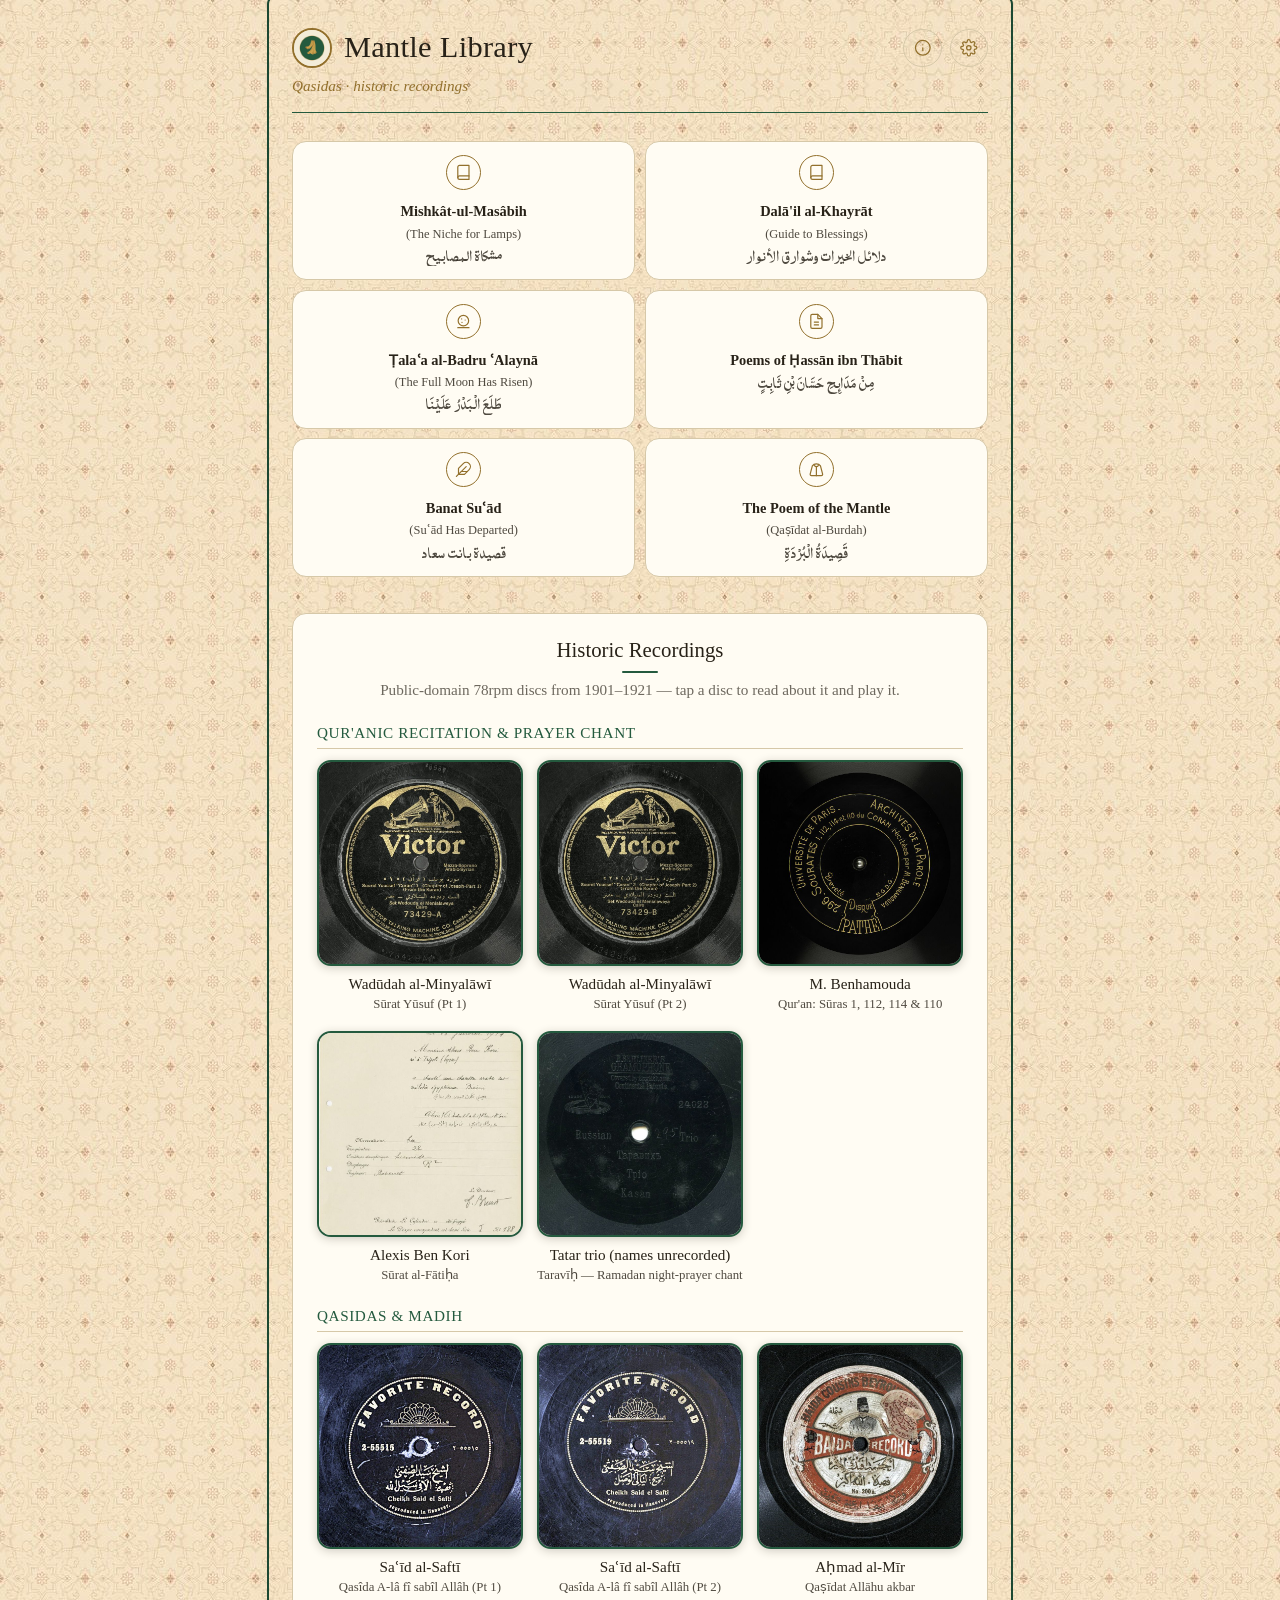
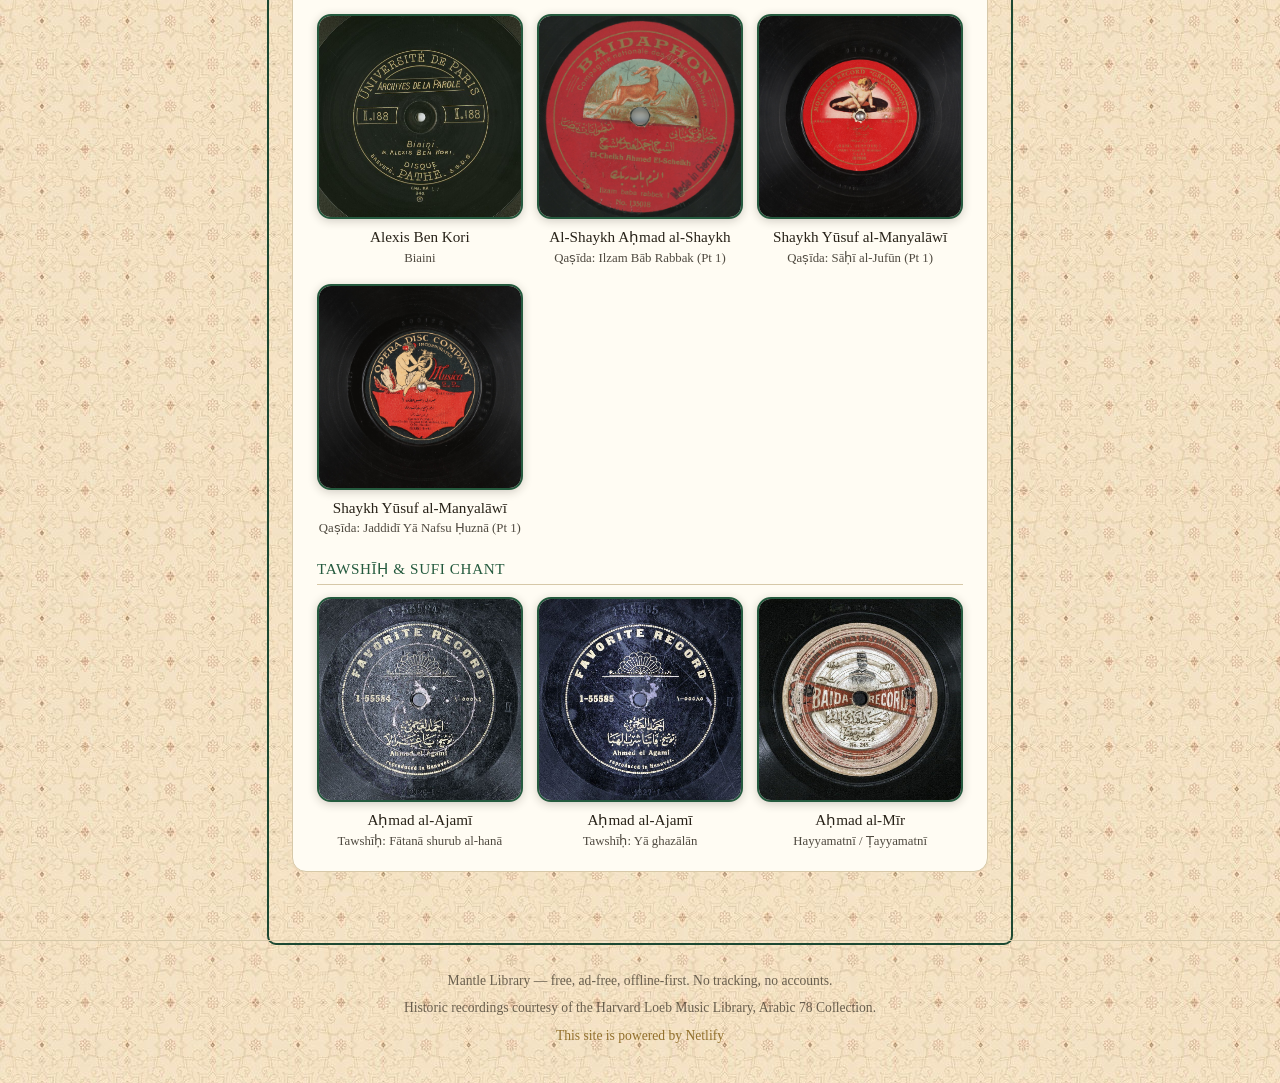
==== index.html @ a6d06dec "v51: rebrand to Mantle Library; update custom domain to mantlelibrary.app; bump cache to mantle-v51" ====
<!DOCTYPE html>
<html lang="en">
<head>
  <meta charset="utf-8">
  <meta name="viewport" content="width=device-width, initial-scale=1">
  <title>Mantle Library</title>
  <meta name="description" content="A free, ad-free, offline-first library of classical Islamic devotional qasidas with historic public-domain audio.">
  <meta name="theme-color" content="#101613">
  <link rel="canonical" href="https://mantlelibrary.app/">
  <meta property="og:title" content="Mantle Library">
  <meta property="og:description" content="A free, ad-free, offline-first library of classical Islamic devotional qasidas with historic public-domain audio.">
  <meta property="og:url" content="https://mantlelibrary.app/">
  <meta property="og:type" content="website">
  <meta property="og:image" content="https://mantlelibrary.app/icons/icon-512.png">
  <meta name="twitter:card" content="summary">
  <meta name="twitter:title" content="Mantle Library">
  <meta name="twitter:description" content="A free, ad-free, offline-first library of classical Islamic devotional qasidas with historic public-domain audio.">
  <meta name="twitter:image" content="https://mantlelibrary.app/icons/icon-512.png">
  <link rel="manifest" href="manifest.webmanifest">
  <link rel="icon" href="icons/favicon.ico" sizes="16x16 32x32 48x48">
  <link rel="icon" href="icons/favicon-64.png" type="image/png" sizes="64x64">
  <link rel="apple-touch-icon" href="icons/icon-192.png">
  <link rel="stylesheet" href="css/styles.css">
</head>
<body>
  <a class="skip-link" href="#main">Skip to content</a>

  <!-- No full-width app bar: each view renders its own in-column page header
       (the pattern used by the sibling apps), so the site already presents
       like the planned mobile app. -->

  <main id="main" tabindex="-1">
    <div id="app" class="view" aria-live="polite">
      <noscript>
        <p class="notice">Mantle Library requires JavaScript to render its views.
        All content is bundled locally and works fully offline once loaded.</p>
      </noscript>
      <p class="loading" id="initial-loading">Loading the library&hellip;</p>
    </div>
  </main>

  <footer class="site-footer">
    <p>Mantle Library &mdash; free, ad-free, offline-first. No tracking, no accounts.</p>
    <p class="footer-credit">Historic recordings courtesy of the Harvard Loeb Music Library, Arabic 78 Collection.</p>
    <p class="footer-netlify"><a href="https://www.netlify.com" rel="noopener">This site is powered by Netlify</a></p>
  </footer>

  <script src="js/settings.js"></script>
  <script src="js/app.js"></script>
</body>
</html>
---- css/styles.css ----
/* ==========================================================================
   Mantle Library — stylesheet (v2 design system)

   Family base tokens (shared with sibling apps) + Mantle identity:
   logo GREEN + antique GOLD on dark (default); illuminated manuscript
   GREEN + GOLD on paper for the light theme.

   Every colour flows through the CSS variables below — no hard-coded
   hex/rgb values appear anywhere else in this file.

   Dark theme lives on :root (default); light theme under html.light.
   ========================================================================== */

/* ---------- Font-face slots ----------------------------------------------
   Both DigitalKhatt faces ARE bundled (SIL OFL 1.1 — see fonts/README.txt):
   'DigitalKhatt IndoPak' (13-line IndoPak mushaf style) is the primary
   Arabic face; 'DigitalKhatt V2' (New Madina) is the bundled fallback.
   Amiri Quran / Noto Naskh remain optional drop-in fallbacks; until added,
   local() and the system serif keep those slots readable. Family names
   are stable.
   ------------------------------------------------------------------------- */

@font-face {
  font-family: 'DigitalKhatt IndoPak';
  src: local('DigitalKhatt IndoPak'),
       local('DigitalKhatt-IndoPak'),
       url('../fonts/DigitalKhattIndoPak.otf') format('opentype');
  font-display: swap;
}

@font-face {
  font-family: 'DigitalKhatt V2';
  src: local('DigitalKhatt New Madina'),
       local('DigitalKhattV2'),
       url('../fonts/DigitalKhattV2.ttf') format('truetype');
  font-display: swap;
}

@font-face {
  font-family: 'Amiri Quran';
  src: local('Amiri Quran'),
       local('AmiriQuran'),
       url('../fonts/AmiriQuran.ttf') format('truetype');
  font-display: swap;
}

@font-face {
  font-family: 'Noto Naskh';
  src: local('Noto Naskh'),
       local('NotoNaskh'),
       url('../fonts/NotoNaskh.ttf') format('truetype');
  font-display: swap;
}

/* Honorific ligatures (ﷺ ﷻ ﷽ ﷲ …) for Latin text: subset of Amiri (OFL 1.1).
   Amiri's em is tall, so scale it down to sit well inside Georgia/Times lines. */
@font-face {
  font-family: 'Honorifics';
  src: url('../fonts/honorifics.ttf') format('truetype');
  unicode-range: U+FDF2-FDFB, U+FDFD;
  size-adjust: 55%;
  font-display: swap;
}

/* ---------- Design tokens: dark theme (default) ---------- */

:root {
  /* Family base (dark) — Family Green (matches the app icon's deep green) */
  --bg: rgb(16, 22, 19);
  --cream: rgb(240, 235, 220);
  --fg: var(--cream);
  --card: rgb(30, 41, 34);
  --border: rgb(54, 68, 58);            /* muted, derived from --card */
  --border-hover: rgb(100, 118, 100);   /* warmed card derivative */
  --dim: rgba(240, 235, 220, 0.72);
  --faint: rgba(240, 235, 220, 0.48);

  /* Mantle identity: logo green + antique gold */
  --gold: rgb(214, 174, 94);            /* primary accent / underlines / links */
  --accent: rgb(36, 90, 62);            /* logo green: badges / buttons / active */
  --accent-strong: rgb(46, 112, 78);    /* hover & emphasis green */
  --accent-text: rgb(167, 201, 137);    /* family light green for text on dark */

  /* Utility shades */
  --selection: rgba(214, 174, 94, 0.35);
  --shadow: rgba(0, 0, 0, 0.4);
  --overlay: rgba(9, 13, 10, 0.82);
  --badge-fg: rgb(240, 235, 220);

  /* Per-channel text colours */
  --vc-ar: var(--cream);                /* Arabic: cream */
  --vc-en: rgb(214, 208, 192);          /* English: slightly softer */

  /* Per-script font scaling (70–160%, set from the Display panel) */
  --fs-ar: 1;
  --fs-en: 1;

  /* Typography */
  --serif-display: Georgia, 'Times New Roman', 'Honorifics', serif;
  --serif-body: Georgia, 'Times New Roman', 'Nimbus Roman', 'Honorifics', serif;
  --arabic-stack: 'DigitalKhatt IndoPak', 'DigitalKhatt V2', 'Amiri Quran', 'Noto Naskh', serif;

  --radius: 14px;
  --max-width: 46rem;
}

/* ---------- Design tokens: light theme ---------- */

html.light {
  /* Family base (light) — Illuminated manuscript */
  --paper: rgb(246, 240, 224);
  --ink: rgb(40, 34, 24);
  --bg: var(--paper);
  --fg: var(--ink);
  --card: rgb(255, 252, 243);           /* lifted parchment card */
  --border: rgb(214, 200, 168);         /* muted, derived from --paper */
  --border-hover: rgb(176, 158, 118);
  --dim: rgba(40, 34, 24, 0.82);
  --faint: rgba(40, 34, 24, 0.68);

  /* Mantle identity: deep green + antique gold on paper */
  --gold: rgb(146, 112, 44);
  --accent: rgb(36, 90, 62);
  --accent-strong: rgb(28, 72, 50);
  --accent-text: rgb(36, 90, 62);

  /* Utility shades */
  --selection: rgba(146, 112, 44, 0.3);
  --shadow: rgba(40, 34, 24, 0.22);
  --overlay: rgba(40, 34, 24, 0.82);
  --badge-fg: rgb(246, 240, 224);

  /* Per-channel text colours */
  --vc-ar: var(--ink);
  --vc-en: rgb(84, 74, 56);             /* softer than ink */
}

/* ---------- Reset & base ---------- */

*, *::before, *::after { box-sizing: border-box; }

html {
  -webkit-text-size-adjust: 100%;
  -webkit-tap-highlight-color: transparent;
  /* Keep the footer/audio clear of content when jumping to anchors. */
  scroll-padding-bottom: calc(185px + env(safe-area-inset-bottom));
}

body {
  margin: 0;
  background-color: var(--bg);
  background-image: url('../icons/bg-tile-dark.jpg');
  background-repeat: repeat;
  color: var(--fg);
  font-family: var(--serif-body);
  font-size: 1.05rem;
  line-height: 1.7;
  min-height: 100vh;
  display: flex;
  flex-direction: column;
  transition: background-color 200ms ease, color 200ms ease;
}

/* Light theme swaps in the light arabesque tile over the paper base. */
html.light body {
  background-color: var(--paper);
  background-image: url('../icons/bg-tile-light.jpg');
}

img, audio { max-width: 100%; }

a { color: var(--gold); text-decoration: none; }
a:hover { text-decoration: underline; }

:focus-visible {
  outline: 2px solid var(--accent-strong);
  outline-offset: 3px;
  border-radius: 4px;
}

::selection { background: var(--selection); }

/* ---------- Accessibility helpers ---------- */

.skip-link {
  position: absolute;
  left: -9999px;
  top: 0;
  background: var(--accent);
  color: var(--badge-fg);
  padding: 0.6rem 1rem;
  border-radius: 0 0 var(--radius) 0;
  font-weight: bold;
  z-index: 100;
}
.skip-link:focus {
  left: 0;
  text-decoration: none;
}

.visually-hidden {
  position: absolute;
  width: 1px; height: 1px;
  padding: 0; margin: -1px;
  overflow: hidden;
  clip: rect(0 0 0 0);
  white-space: nowrap;
  border: 0;
}

/* ---------- Header ----------
   In-column page header (the pattern used by the sibling apps, Munajaat
   Maqbool and JustQuran): no full-width app bar — the header lives inside
   the centred content column, so the site already presents like the
   planned mobile app. Round logo + large serif title with circular icon
   buttons at the right of the row, a small italic gold subtitle, and a
   thin accent rule beneath. Rendered by app.js (.view-header).
   privacy.html / support.html still use the legacy .site-nav (rules kept
   below). */

.view-header { margin: 0.25rem 0 1.75rem; }

.view-header::after {
  content: "";
  display: block;
  height: 1px;
  margin-top: 0.85rem;
  background: var(--accent);
}

.view-header-row {
  display: flex;
  align-items: center;
  gap: 0.75rem;
}

.view-header-logo {
  width: 2.5rem;
  height: 2.5rem;
  border-radius: 50%;
  flex-shrink: 0;
  border: 2px solid var(--gold);   /* echoes the gold mantle in the app icon */
}

.view-header-title {
  font-size: clamp(1.3rem, 5.5vw, 1.9rem);
  margin: 0;
  letter-spacing: 0.01em;
  white-space: nowrap;
  overflow: hidden;
  text-overflow: ellipsis;
}

.view-header-actions {
  margin-left: auto;
  display: flex;
  align-items: center;
  gap: 0.5rem;
  flex-shrink: 0;
}

.view-header-sub {
  font-style: italic;
  color: var(--gold);
  font-size: 0.95rem;
  margin: 0.3rem 0 0;
}

/* Circular outline icon buttons (header actions / verse copy). */
.icon-btn {
  display: inline-flex;
  align-items: center;
  justify-content: center;
  width: 2.4rem;
  height: 2.4rem;
  padding: 0;
  background: transparent;
  border: 1px solid var(--border);
  border-radius: 50%;
  color: var(--gold);
  cursor: pointer;
  transition: color 160ms ease, border-color 160ms ease;
}
.icon-btn:hover,
.icon-btn[aria-expanded="true"] {
  color: var(--gold);
  border-color: var(--gold);
}
.icon-btn svg { width: 1.1rem; height: 1.1rem; display: block; }

/* privacy.html / support.html legacy nav (static pages without the view header) */
.site-header:has(> .site-nav) {
  position: relative;
  border-bottom: none;
  padding: 1rem 1.25rem 0;
}

.site-nav {
  max-width: var(--max-width);
  margin: 0 auto;
  display: flex;
  gap: 1.25rem;
  justify-content: flex-end;
  align-items: center;
  font-size: 0.95rem;
}

.nav-link {
  color: var(--dim);
  padding: 0.35rem 0.25rem;
  border-bottom: 2px solid transparent;
}
.nav-link:hover { color: var(--fg); text-decoration: none; border-bottom-color: var(--border-hover); }
.nav-link[aria-current="page"] { color: var(--accent-text); border-bottom-color: var(--accent-text); }

/* ---------- Settings page ---------- */

.settings-card {
  background: var(--card);
  border: 1px solid var(--border);
  border-radius: var(--radius);
  padding: 1.1rem 1.25rem;
  margin-bottom: 1.25rem;
}

.settings-heading {
  font-size: 1.1rem;
  color: var(--accent-text);
  margin: 0 0 0.75rem;
}

.theme-choices {
  display: flex;
  gap: 0.6rem;
}

.theme-choice {
  flex: 1;
  padding: 0.55rem 0.9rem;
  font: inherit;
  color: var(--dim);
  background: transparent;
  border: 1px solid var(--border);
  border-radius: var(--radius);
  cursor: pointer;
  transition: color 160ms ease, border-color 160ms ease, background 160ms ease;
}
.theme-choice:hover { border-color: var(--border-hover); }
.theme-choice[aria-pressed="true"] {
  color: var(--badge-fg);
  background: var(--accent);
  border-color: var(--accent);
}

.settings-note {
  color: var(--faint);
  font-size: 0.85rem;
  text-align: center;
}

.fs-row {
  display: grid;
  grid-template-columns: 4rem 1fr 2.9rem;
  align-items: center;
  gap: 0.6rem;
  margin: 0.45rem 0;
  font-size: 0.9rem;
  color: var(--dim);
}
.fs-row input[type="range"] {
  width: 100%;
  margin: 0;
  accent-color: var(--accent-strong);
}
.fs-value {
  text-align: right;
  font-variant-numeric: tabular-nums;
  color: var(--faint);
}

/* ---------- Layout ---------- */

main {
  flex: 1;
  width: 100%;
  max-width: var(--max-width);
  margin: 0 auto;
  padding: 1.5rem 1.25rem 3rem;
}

.view { min-height: 40vh; }

/* ---------- Headings with gold underline accent ---------- */

h1, h2, h3 {
  font-family: var(--serif-display);
  font-weight: normal;
  line-height: 1.3;
}

.app-title, .page-title {
  text-align: center;
  font-size: clamp(1.9rem, 6vw, 2.6rem);
  margin: 1.25rem 0 1.75rem;
  letter-spacing: 0.01em;
}

.app-title::after, .page-title::after {
  content: "";
  display: block;
  width: 3.5rem;
  height: 3px;
  margin: 0.7rem auto 0;
  background: var(--accent);
  border-radius: 2px;
}

.section-heading {
  font-size: 1.25rem;
  color: var(--accent-text);
  margin: 0 0 0.75rem;
}

/* ---------- Menu rows (app-style home) ----------
   Two-column tiles: circular gold-ringed icon on top, bold title with
   its bracketed gloss and Arabic subtitle centred beneath. */

.menu-rows {
  list-style: none;
  margin: 0 0 1.75rem;
  padding: 0;
  display: grid;
  grid-template-columns: 1fr 1fr;
  gap: 0.6rem;
}

.menu-row-link {
  display: flex;
  flex-direction: column;
  align-items: center;
  gap: 0.55rem;
  padding: 0.8rem 0.6rem;
  height: 100%;
  box-sizing: border-box;
  background: var(--card);
  border: 1px solid var(--border);
  border-radius: var(--radius);
  color: inherit;
  transition: border-color 160ms ease, box-shadow 160ms ease;
}
.menu-row-link:hover {
  text-decoration: none;
  border-color: var(--gold);
  box-shadow: 0 2px 10px var(--shadow);
}
.menu-row-link:focus-visible {
  outline: 2px solid var(--gold);
  outline-offset: 2px;
  text-decoration: none;
}

.menu-row-icon {
  display: inline-flex;
  align-items: center;
  justify-content: center;
  width: 2.2rem;
  height: 2.2rem;
  flex-shrink: 0;
  border: 1px solid var(--gold);
  border-radius: 50%;
  color: var(--gold);
}
.menu-row-icon svg { width: 1.05rem; height: 1.05rem; display: block; }

.menu-row-text {
  display: flex;
  flex-direction: column;
  min-width: 0;
  flex: 1;
  align-items: center;
  text-align: center;
}

.menu-row-title {
  font-family: var(--serif-display);
  font-size: 0.9rem;
  font-weight: bold;
  color: var(--fg);
}

/* Bracketed English gloss always on its own line under a page/section title. */
.page-title-gloss {
  display: block;
  font-size: 0.52em;
  font-weight: normal;
  color: var(--dim);
  margin-top: 0.4rem;
  letter-spacing: 0.01em;
}

.block-gloss { display: block; }
/* Modern simplification beneath the historical (Victorian) translation. */
.translation-modern {
  margin-top: 0.6rem;
  padding-top: 0.55rem;
  border-top: 1px solid var(--border);
  font-size: 0.88em;
  color: var(--dim);
}

.translation-modern-label {
  display: block;
  font-size: 0.68rem;
  font-family: var(--sans, inherit);
  letter-spacing: 0.14em;
  text-transform: uppercase;
  color: var(--gold);
  margin-bottom: 0.25rem;
}

/* Explains the modern layer's status on pages that contain it. */
.modern-layer-note {
  font-size: 0.78rem;
  color: var(--dim);
  border-left: 2px solid var(--gold);
  padding-left: 0.6rem;
  margin-top: 0.6rem;
  line-height: 1.5;
}


/* English gloss (the bracketed translation) on its own line under the title. */
.menu-row-gloss {
  font-family: var(--serif-display);
  font-size: 0.78rem;
  color: var(--dim);
}

.menu-row-sub {
  font-size: 0.82rem;
  color: var(--dim);
  white-space: nowrap;
  overflow: hidden;
  text-overflow: ellipsis;
}

.menu-row-chevron {
  display: none;
}

/* Arabic subtitle inside a work row gets the Arabic typeface. */
.menu-row-sub[lang="ar"] {
  font-family: var(--arabic-stack);
  font-size: calc(0.9rem * var(--fs-ar));
  line-height: 1.5;
}

/* ---------- Genre groups within Historic Recordings ---------- */

.genre-group { margin-top: 1.35rem; }
.genre-group:first-of-type { margin-top: 0.9rem; }

.genre-heading {
  font-size: 0.95rem;
  letter-spacing: 0.04em;
  text-transform: uppercase;
  color: var(--accent-text);
  margin: 0 0 0.7rem;
  border-bottom: 1px solid var(--border);
  padding-bottom: 0.35rem;
}

/* ---------- Reader view ---------- */

.back-link {
  display: inline-block;
  margin-bottom: 1rem;
  font-size: 0.95rem;
}

.work-header { text-align: center; margin-bottom: 2rem; }

.work-title-ar {
  font-family: var(--arabic-stack);
  font-size: calc(clamp(1.7rem, 6vw, 2.3rem) * var(--fs-ar));
  line-height: 2;
  color: var(--vc-ar);
  margin: 0.5rem 0 0.25rem;
}

.work-author { color: var(--dim); margin: 0.25rem 0; }
.work-description { color: var(--dim); max-width: 36rem; margin: 0.75rem auto 0; }

.work-source {
  color: var(--faint);
  font-size: 0.85rem;
  max-width: 36rem;
  margin: 1rem auto 0;
}
.work-source summary {
  cursor: pointer;
  font-weight: bold;
  color: var(--dim);
  display: inline-block;
  list-style-position: inside;
}
.work-source summary::before { content: "▸ "; }
details.work-source[open] summary::before { content: "▾ "; }
.work-source p { margin: 0.5rem 0 0; }

/* ---------- Reader: verse-per-card (Munajaat-style) ---------- */

.verse-stack {
  display: flex;
  flex-direction: column;
  gap: 1rem;
  margin-bottom: 1.5rem;
}

.verse-card {
  background: var(--card);
  border: 1px solid var(--border);
  border-radius: var(--radius);
  padding: 1.1rem 1.25rem 1.2rem;
  transition: border-color 160ms ease, box-shadow 160ms ease;
}
.verse-card:hover {
  border-color: var(--border-hover);
  box-shadow: 0 2px 10px var(--shadow);
}

.verse-card-head {
  display: flex;
  align-items: center;
  justify-content: space-between;
  margin-bottom: 0.6rem;
}

.verse-badge {
  display: inline-flex;
  align-items: center;
  justify-content: center;
  min-width: 2rem;
  height: 2rem;
  padding: 0 0.3rem;
  font-weight: bold;
  font-size: 0.95rem;
  color: var(--badge-fg);
  background: var(--accent);
  border-radius: 50%;
  font-variant-numeric: tabular-nums;
}

.verse-copy {
  width: 2rem;
  height: 2rem;
}
.verse-copy svg { width: 0.95rem; height: 0.95rem; }
.verse-copy.is-copied {
  color: var(--gold);
  border-color: var(--gold);
}

.arabic-text {
  font-family: var(--arabic-stack);
  font-size: calc(1.7rem * var(--fs-ar));
  line-height: 2.2;
  color: var(--vc-ar);
  margin: 0 0 1rem;
  white-space: pre-line;
}

.translation {
  margin: 0;
  color: var(--vc-en);
  font-size: calc(1rem * var(--fs-en));
  white-space: pre-line;
  border-top: 1px solid var(--border);
  padding-top: 0.9rem;
}

.section-note {
  font-size: 0.9rem;
  color: var(--faint);
  font-style: italic;
  margin: -0.4rem 0 1.1rem;
}

.translation-pending {
  font-size: 0.85rem;
  color: var(--faint);
  font-style: italic;
  margin: -0.4rem 0 1rem;
  border-top: 1px solid var(--border);
  padding-top: 0.9rem;
}

.verse-num {
  color: var(--gold);
  font-size: 0.75em;
  font-family: var(--latin-stack, serif);
}

/* ---------- Work index: section list (Munajaat-style rows) ---------- */

.section-index {
  list-style: none;
  margin: 0;
  padding: 0;
  display: grid;
  gap: 0.85rem;
}

.section-item-link {
  display: flex;
  align-items: center;
  gap: 1rem;
  background: var(--card);
  border: 1px solid var(--border);
  border-radius: var(--radius);
  padding: 1rem 1.15rem;
  color: inherit;
  transition: border-color 160ms ease;
}
.section-item-link:hover {
  border-color: var(--accent);
  text-decoration: none;
}

.section-item-text { flex: 1; min-width: 0; text-align: center; }

.section-item-heading {
  display: block;
  font-size: 1.08rem;
}

.section-item-count {
  display: block;
  color: var(--dim);
  font-size: 0.88rem;
  margin-top: 0.15rem;
}

.section-item-chevron {
  flex: 0 0 auto;
  color: var(--gold);
  font-size: 1.7rem;
  line-height: 1;
}

/* ---------- Section reader: previous / next bar ---------- */

.section-nav {
  display: flex;
  align-items: center;
  justify-content: space-between;
  gap: 0.75rem;
  margin-top: 1.5rem;
}

.section-nav-link {
  display: inline-flex;
  align-items: center;
  gap: 0.45rem;
  min-width: 0;
  max-width: 38%;
  padding: 0.45rem 0.7rem;
  border: 1px solid var(--border);
  border-radius: 999px;
  font-size: 0.88rem;
  color: var(--dim);
}
.section-nav-link:hover {
  color: var(--accent-text);
  border-color: var(--accent);
  text-decoration: none;
}
.section-nav-link.is-disabled { visibility: hidden; }

.section-nav-name {
  overflow: hidden;
  text-overflow: ellipsis;
  white-space: nowrap;
}

.section-nav-arrow { flex: 0 0 auto; }

.section-nav-pos {
  flex: 0 0 auto;
  color: var(--faint);
  font-size: 0.88rem;
  white-space: nowrap;
}

/* ---------- Audio ---------- */

.audio-block {
  background: var(--card);
  border: 1px solid var(--border);
  border-radius: var(--radius);
  padding: 1.35rem 1.5rem;
  margin-bottom: 1.25rem;
}

.audio-block h2 {
  font-size: 1.3rem;
  text-align: center;
  margin: 0 0 1rem;
}
.audio-block h2::after {
  content: "";
  display: block;
  width: 2.25rem;
  height: 2px;
  margin: 0.5rem auto 0;
  background: var(--accent);
  border-radius: 2px;
}

audio {
  display: block;
  width: 100%;
  height: 2.75rem;
  border-radius: var(--radius);
}

/* ---------- Recording tile grid ---------- */

.tile-grid {
  list-style: none;
  margin: 0;
  padding: 0;
  display: grid;
  grid-template-columns: repeat(2, 1fr);
  gap: 1.1rem 0.9rem;
}

@media (min-width: 34rem) {
  .tile-grid { grid-template-columns: repeat(3, 1fr); }
}

.tile { min-width: 0; }

.tile-button {
  display: block;
  width: 100%;
  padding: 0;
  background: none;
  border: 0;
  font: inherit;
  color: inherit;
  text-align: center;
  cursor: pointer;
}

.tile-art {
  display: block;
  width: 100%;
  aspect-ratio: 1;
  object-fit: cover;
  border: 2px solid var(--accent);
  border-radius: var(--radius);
  background: var(--bg);
  box-shadow: 0 2px 10px var(--shadow);
  transition: border-color 160ms ease, box-shadow 160ms ease;
}
.tile-button:hover .tile-art,
.tile-button:focus-visible .tile-art {
  border-color: var(--gold);
  box-shadow: 0 3px 14px var(--shadow);
}

.tile-artist {
  display: block;
  margin-top: 0.5rem;
  font-size: 0.95rem;
  line-height: 1.35;
}

.tile-title {
  display: block;
  color: var(--dim);
  font-size: 0.8rem;
  line-height: 1.35;
  margin-top: 0.1rem;
}

/* ---------- Recording detail sheet (opened from a tile) ---------- */

.rec-dialog {
  position: relative;
  width: min(94vw, 30rem);
  max-height: 88vh;
  overflow-y: auto;
  background: var(--card);
  border: 1px solid var(--accent);
  border-radius: var(--radius);
  padding: 1.5rem 1.5rem 1.25rem;
  box-shadow: 0 12px 40px var(--shadow);
  text-align: center;
}

.rec-dialog-art {
  display: block;
  width: min(55vw, 12.5rem);
  margin: 0 auto 1.25rem;
  padding: 0;
  border: 4px solid var(--accent);
  border-radius: 50%;
  overflow: hidden;
  background: #0a0e0c;
  cursor: zoom-in;
  box-shadow: 0 6px 20px rgba(0, 0, 0, 0.45), inset 0 0 0 3px rgba(255, 255, 255, 0.08);
  transition: border-color 160ms ease, box-shadow 300ms ease;
}
.rec-dialog-art:hover { border-color: var(--gold); }
.rec-dialog-art img {
  display: block;
  width: 100%;
  aspect-ratio: 1;
  object-fit: cover;
  border-radius: 50%;
}
.rec-dialog-art.is-playing img {
  animation: vinyl-spin 4s linear infinite;
}
.rec-dialog-art.is-paused img {
  animation: vinyl-spin 4s linear infinite;
  animation-play-state: paused;
}
.rec-dialog-art.is-playing {
  border-color: var(--gold);
  box-shadow: 0 0 25px rgba(201, 166, 88, 0.35), 0 8px 24px rgba(0, 0, 0, 0.5);
}
@keyframes vinyl-spin {
  from { transform: rotate(0deg); }
  to   { transform: rotate(360deg); }
}

.rec-dialog-artist {
  margin: 0 0 0.2rem;
  font-size: 1.3rem;
}

.rec-dialog-title {
  margin: 0 0 0.45rem;
  color: var(--dim);
}

.rec-dialog-meta {
  margin: 0 0 0.9rem;
  color: var(--faint);
  font-size: 0.88rem;
}

.rec-dialog-desc {
  margin: 0 0 1rem;
  color: var(--vc-en);
  font-size: 0.95rem;
  text-align: left;
}

.rec-dialog-note {
  margin: -0.35rem 0 1rem;
  color: var(--faint);
  font-size: 0.82rem;
  font-style: italic;
  text-align: left;
}

.rec-dialog-credit {
  margin: 0.75rem 0 0;
  color: var(--faint);
  font-size: 0.78rem;
  font-style: italic;
}

/* Identified text & translation inside the recording sheet */
.rec-text {
  margin: 1rem 0 0;
  border: 1px solid var(--border);
  border-radius: var(--radius);
  text-align: left;
}

.rec-text-summary {
  padding: 0.7rem 1rem;
  cursor: pointer;
  font-weight: 600;
  color: var(--vc-en);
  user-select: none;
}

.rec-text-summary:hover { color: var(--fg); }

.rec-text[open] .rec-text-summary { border-bottom: 1px solid var(--border); }

.rec-text-body {
  display: grid;
  gap: 0.9rem;
  padding: 1rem;
}

.rec-text-source {
  margin: 0;
  color: var(--dim);
  font-size: 0.85rem;
}

.rec-text-heading {
  margin: 0.2rem 0 0;
  font-size: 1rem;
  color: var(--fg);
}

.rec-text-credit {
  margin: 0.25rem 0 0;
  color: var(--faint);
  font-size: 0.78rem;
  font-style: italic;
}

.rec-dialog-close {
  position: absolute;
  top: 0.6rem;
  right: 0.7rem;
  width: 2.25rem;
  height: 2.25rem;
  font: inherit;
  font-size: 1.35rem;
  line-height: 1;
  color: var(--badge-fg);
  background: var(--accent);
  border: 1px solid var(--accent-strong);
  border-radius: 50%;
  cursor: pointer;
}
.rec-dialog-close:hover { background: var(--accent-strong); }

/* Full-size label viewer overlay (opened from the thumbnail). */
.art-overlay {
  position: fixed;
  inset: 0;
  z-index: 200;
  display: flex;
  align-items: center;
  justify-content: center;
  padding: 1.5rem;
  background: var(--overlay);
}

.art-overlay-img {
  max-width: min(92vw, 40rem);
  max-height: 82vh;
  border: 2px solid var(--accent);
  border-radius: var(--radius);
  box-shadow: 0 12px 40px var(--shadow);
}

.art-overlay-close {
  position: absolute;
  top: 1rem;
  right: 1.25rem;
  width: 2.5rem;
  height: 2.5rem;
  font: inherit;
  font-size: 1.5rem;
  line-height: 1;
  color: var(--badge-fg);
  background: var(--accent);
  border: 1px solid var(--accent-strong);
  border-radius: 50%;
  cursor: pointer;
}
.art-overlay-close:hover { background: var(--accent-strong); }

/* ---------- Notices / states ---------- */

.notice, .loading, .error-box {
  text-align: center;
  color: var(--dim);
  padding: 2rem 1rem;
}

.error-box {
  border: 1px solid var(--border);
  border-radius: var(--radius);
  background: var(--card);
}
.error-box strong { color: var(--accent-text); }

/* ---------- About page ---------- */

.prose p { margin: 0 0 1.1rem; }
.prose ul { padding-left: 1.4rem; margin: 0 0 1.1rem; }

/* ---------- Support page (support.html) ---------- */

.support-hero {
  text-align: center;
  margin: 1rem 0 2rem;
}
.support-hero-icon {
  width: 6.5rem;
  height: 6.5rem;
  border-radius: 24%;
  box-shadow: 0 3px 14px var(--shadow);
}
.support-hero-title {
  font-family: var(--serif-display);
  font-size: 1.6rem;
  margin: 0.9rem 0 0.25rem;
}
.support-hero-tag {
  font-family: var(--arabic-stack);
  font-size: calc(1.1rem * var(--fs-ar));
  color: var(--dim);
  margin: 0 0 0.6rem;
}
.support-badges {
  color: var(--accent-text);
  font-size: 0.9rem;
  margin: 0;
}

.licence-table {
  width: 100%;
  border-collapse: collapse;
  margin: 0 0 1.1rem;
  font-size: 0.92rem;
}
.licence-table th,
.licence-table td {
  text-align: left;
  vertical-align: top;
  padding: 0.55rem 0.6rem 0.55rem 0;
  border-bottom: 1px solid var(--border);
}
.licence-table th {
  width: 32%;
  font-family: var(--serif-display);
  color: var(--fg);
}
.licence-table td { color: var(--dim); }

.kofi-btn {
  display: inline-block;
  padding: 0.6rem 1.1rem;
  background: var(--accent);
  color: var(--badge-fg);
  border-radius: 999px;
  font-weight: bold;
  text-decoration: none;
  transition: background 160ms ease;
}
.kofi-btn:hover {
  background: var(--accent-strong);
  text-decoration: none;
}

.support-footer-credit {
  margin-top: 2rem;
  color: var(--faint);
  font-size: 0.88rem;
  text-align: center;
}
.prose li { margin-bottom: 0.4rem; }

.credit-line {
  border: 1px solid var(--border);
  border-radius: var(--radius);
  background: var(--card);
  padding: 1rem 1.25rem;
  font-style: italic;
  color: var(--dim);
}

/* ---------- Footer ---------- */

.site-footer {
  border-top: 1px solid var(--border);
  padding: 1.5rem 1.25rem 2rem;
  text-align: center;
  font-size: 0.85rem;
  color: var(--faint);
}
.site-footer p { margin: 0.25rem 0; }

/* ---------- Reduced motion ---------- */

@media (prefers-reduced-motion: reduce) {
  * { transition: none !important; }
}

/* ---------- App logo ---------- */
.app-logo {
  display: block;
  width: 92px;
  height: 92px;
  margin: 0 auto 0.75rem;
  border-radius: 22%;
}

/* ---------- Home: historic recordings listed under the works ---------- */
.home-media { margin-top: 2.25rem; }
.home-media h2 { margin-bottom: 0.25rem; }
.home-media .media-sub {
  text-align: center;
  color: var(--faint);
  font-size: 0.95rem;
  margin: 0 0 1.25rem;
}
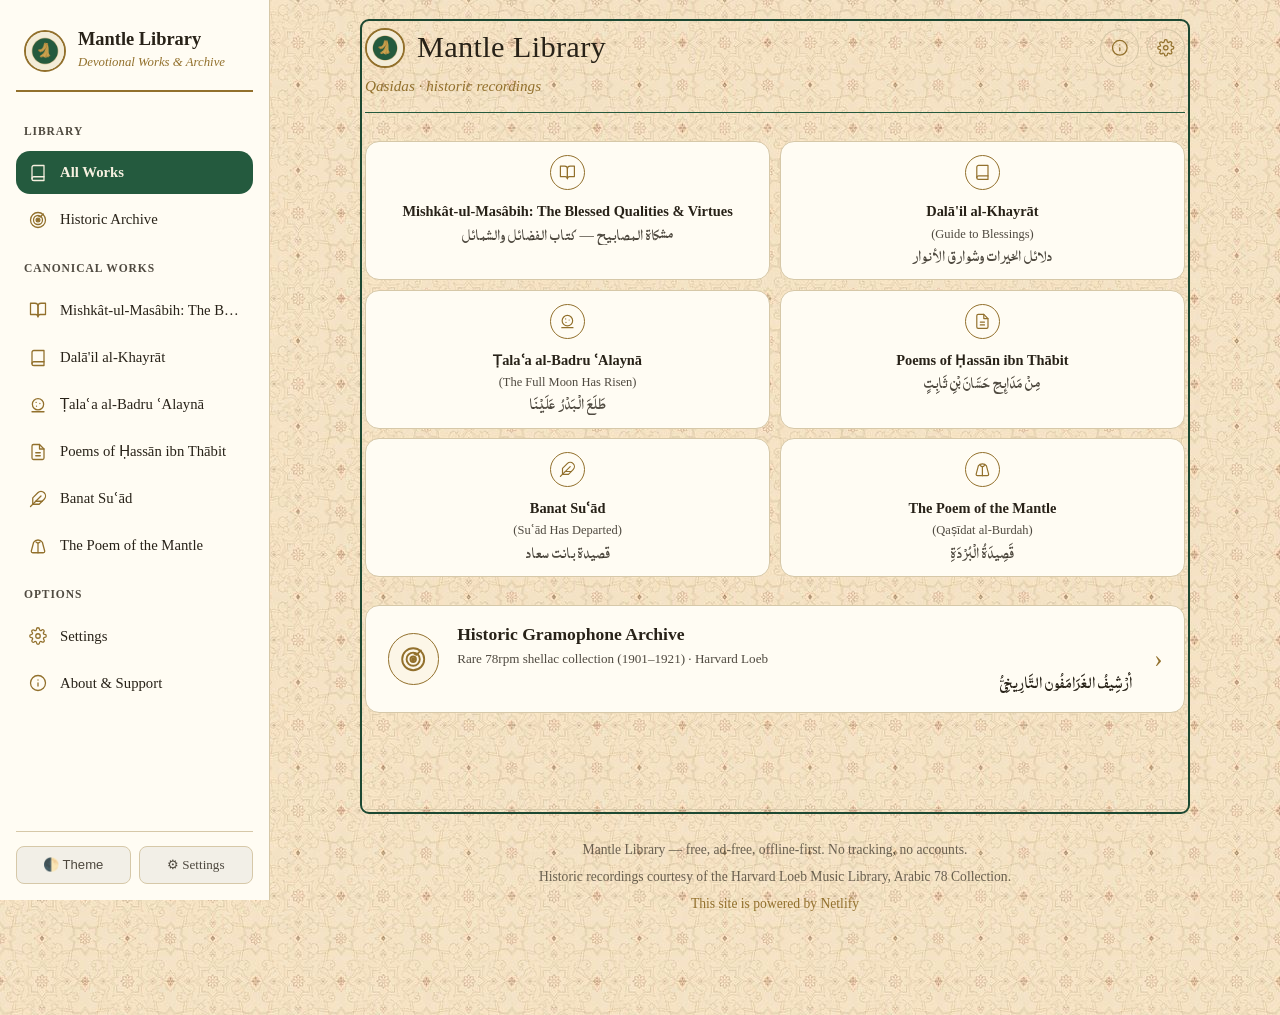
==== commit b482583f: "Fix RedMagic 10 Pro mobile viewport overflow and implement Munajaat-style desktop sidebar layout (v7" ====
--- a/index.html
+++ b/index.html
@@ -2,7 +2,7 @@
 <html lang="en">
 <head>
   <meta charset="utf-8">
-  <meta name="viewport" content="width=device-width, initial-scale=1">
+  <meta name="viewport" content="width=device-width, initial-scale=1.0, viewport-fit=cover">
   <title>Mantle Library</title>
   <meta name="description" content="A free, ad-free, offline-first library of classical Islamic devotional qasidas with historic public-domain audio.">
   <meta name="theme-color" content="#101613">
@@ -25,25 +25,26 @@
 <body>
   <a class="skip-link" href="#main">Skip to content</a>
 
-  <!-- No full-width app bar: each view renders its own in-column page header
-       (the pattern used by the sibling apps), so the site already presents
-       like the planned mobile app. -->
+  <div class="layout-container">
+    <aside id="desktop-sidebar" class="desktop-sidebar" aria-label="Desktop navigation"></aside>
+    <div class="main-content">
+      <main id="main" tabindex="-1">
+        <div id="app" class="view" aria-live="polite">
+          <noscript>
+            <p class="notice">Mantle Library requires JavaScript to render its views.
+            All content is bundled locally and works fully offline once loaded.</p>
+          </noscript>
+          <p class="loading" id="initial-loading">Loading the library&hellip;</p>
+        </div>
+      </main>
 
-  <main id="main" tabindex="-1">
-    <div id="app" class="view" aria-live="polite">
-      <noscript>
-        <p class="notice">Mantle Library requires JavaScript to render its views.
-        All content is bundled locally and works fully offline once loaded.</p>
-      </noscript>
-      <p class="loading" id="initial-loading">Loading the library&hellip;</p>
+      <footer class="site-footer">
+        <p>Mantle Library &mdash; free, ad-free, offline-first. No tracking, no accounts.</p>
+        <p class="footer-credit">Historic recordings courtesy of the Harvard Loeb Music Library, Arabic 78 Collection.</p>
+        <p class="footer-netlify"><a href="https://www.netlify.com" rel="noopener">This site is powered by Netlify</a></p>
+      </footer>
     </div>
-  </main>
-
-  <footer class="site-footer">
-    <p>Mantle Library &mdash; free, ad-free, offline-first. No tracking, no accounts.</p>
-    <p class="footer-credit">Historic recordings courtesy of the Harvard Loeb Music Library, Arabic 78 Collection.</p>
-    <p class="footer-netlify"><a href="https://www.netlify.com" rel="noopener">This site is powered by Netlify</a></p>
-  </footer>
+  </div>
 
   <script src="js/settings.js"></script>
   <script src="js/app.js"></script>
--- a/css/styles.css
+++ b/css/styles.css
@@ -144,6 +144,8 @@
   -webkit-tap-highlight-color: transparent;
   /* Keep the footer/audio clear of content when jumping to anchors. */
   scroll-padding-bottom: calc(185px + env(safe-area-inset-bottom));
+  overflow-x: hidden;
+  max-width: 100vw;
 }
 
 body {
@@ -159,6 +161,8 @@
   display: flex;
   flex-direction: column;
   transition: background-color 200ms ease, color 200ms ease;
+  overflow-x: hidden;
+  max-width: 100vw;
 }
 
 /* Light theme swaps in the light arabesque tile over the paper base. */
@@ -232,6 +236,7 @@
   display: flex;
   align-items: center;
   gap: 0.75rem;
+  min-width: 0;
 }
 
 .view-header-logo {
@@ -243,12 +248,14 @@
 }
 
 .view-header-title {
-  font-size: clamp(1.3rem, 5.5vw, 1.9rem);
+  font-size: clamp(1.2rem, 5vw, 1.9rem);
   margin: 0;
   letter-spacing: 0.01em;
   white-space: nowrap;
   overflow: hidden;
   text-overflow: ellipsis;
+  min-width: 0;
+  flex: 1;
 }
 
 .view-header-actions {
@@ -378,6 +385,16 @@
   color: var(--faint);
 }
 
+/* ---------- Responsive Desktop Sidebar & Dual-Pane Layout ---------- */
+.desktop-sidebar { display: none; }
+.layout-container { width: 100%; min-height: 100vh; }
+.main-content {
+  width: 100%;
+  display: flex;
+  flex-direction: column;
+  min-height: 100vh;
+}
+
 /* ---------- Layout ---------- */
 
 main {
@@ -386,6 +403,7 @@
   max-width: var(--max-width);
   margin: 0 auto;
   padding: 1.5rem 1.25rem 3rem;
+  box-sizing: border-box;
 }
 
 .view { min-height: 40vh; }
@@ -423,15 +441,24 @@
 
 /* ---------- Menu rows (app-style home) ----------
    Two-column tiles: circular gold-ringed icon on top, bold title with
-   its bracketed gloss and Arabic subtitle centred beneath. */
+   its bracketed gloss and Arabic subtitle centred beneath.
+   Using minmax(0, 1fr) ensures columns never exceed screen width on
+   narrow high-DPI viewports like RedMagic 10 Pro. */
 
 .menu-rows {
   list-style: none;
   margin: 0 0 1.75rem;
   padding: 0;
   display: grid;
-  grid-template-columns: 1fr 1fr;
+  grid-template-columns: repeat(2, minmax(0, 1fr));
   gap: 0.6rem;
+  width: 100%;
+  box-sizing: border-box;
+}
+
+.menu-row {
+  min-width: 0;
+  max-width: 100%;
 }
 
 .menu-row-link {
@@ -447,6 +474,9 @@
   border-radius: var(--radius);
   color: inherit;
   transition: border-color 160ms ease, box-shadow 160ms ease;
+  min-width: 0;
+  max-width: 100%;
+  overflow: hidden;
 }
 .menu-row-link:hover {
   text-decoration: none;
@@ -476,9 +506,12 @@
   display: flex;
   flex-direction: column;
   min-width: 0;
+  max-width: 100%;
+  width: 100%;
   flex: 1;
   align-items: center;
   text-align: center;
+  overflow: hidden;
 }
 
 .menu-row-title {
@@ -486,6 +519,10 @@
   font-size: 0.9rem;
   font-weight: bold;
   color: var(--fg);
+  overflow-wrap: break-word;
+  word-break: break-word;
+  text-align: center;
+  max-width: 100%;
 }
 
 /* Bracketed English gloss always on its own line under a page/section title. */
@@ -528,12 +565,15 @@
   line-height: 1.5;
 }
 
-
 /* English gloss (the bracketed translation) on its own line under the title. */
 .menu-row-gloss {
   font-family: var(--serif-display);
   font-size: 0.78rem;
   color: var(--dim);
+  overflow-wrap: break-word;
+  word-break: break-word;
+  text-align: center;
+  max-width: 100%;
 }
 
 .menu-row-sub {
@@ -542,22 +582,223 @@
   white-space: nowrap;
   overflow: hidden;
   text-overflow: ellipsis;
+  max-width: 100%;
+  width: 100%;
+  display: block;
+  text-align: center;
 }
 
 .menu-row-chevron {
   display: none;
 }
 
-/* Arabic subtitle inside a work row gets the Arabic typeface. */
+/* Arabic subtitle inside a work row gets the Arabic typeface.
+   Truncates cleanly with ellipsis instead of blowing out the column width. */
 .menu-row-sub[lang="ar"] {
   font-family: var(--arabic-stack);
   font-size: calc(0.9rem * var(--fs-ar));
   line-height: 1.5;
+  width: 100%;
+  max-width: 100%;
+  white-space: nowrap;
+  overflow: hidden;
+  text-overflow: ellipsis;
+  display: block;
+}
+
+/* ---------- Landscape Card: Historic Gramophone Archive (Home Screen) ---------- */
+
+.archive-card {
+  margin: 0 0 2rem;
+  width: 100%;
+  max-width: 100%;
+  box-sizing: border-box;
+}
+
+.archive-card-link {
+  display: flex;
+  flex-direction: row;
+  align-items: center;
+  gap: 1.15rem;
+  padding: 1.15rem 1.35rem;
+  background: var(--card);
+  border: 1px solid var(--border);
+  border-radius: var(--radius);
+  color: inherit;
+  text-decoration: none;
+  transition: border-color 160ms ease, box-shadow 160ms ease, background 160ms ease;
+  width: 100%;
+  max-width: 100%;
+  min-width: 0;
+  box-sizing: border-box;
+}
+
+.archive-card-link:hover {
+  text-decoration: none;
+  border-color: var(--gold);
+  box-shadow: 0 4px 20px var(--shadow), 0 0 12px rgba(214, 174, 94, 0.15);
+  background: rgba(214, 174, 94, 0.04);
+}
+
+.archive-card-link:focus-visible {
+  outline: 2px solid var(--gold);
+  outline-offset: 2px;
+}
+
+.archive-card-icon {
+  display: inline-flex;
+  align-items: center;
+  justify-content: center;
+  width: 3.2rem;
+  height: 3.2rem;
+  flex-shrink: 0;
+  border: 1.5px solid var(--gold);
+  border-radius: 50%;
+  color: var(--gold);
+  background: rgba(214, 174, 94, 0.08);
+}
+
+.archive-card-icon svg {
+  width: 1.65rem;
+  height: 1.65rem;
+  display: block;
+}
+
+.archive-card-text {
+  display: flex;
+  flex-direction: column;
+  gap: 0.25rem;
+  min-width: 0;
+  max-width: 100%;
+  flex: 1;
+  overflow: hidden;
+}
+
+.archive-card-title {
+  font-family: var(--serif-display);
+  font-size: 1.1rem;
+  font-weight: bold;
+  color: var(--fg);
+  line-height: 1.25;
+  overflow-wrap: break-word;
+  word-break: break-word;
+}
+
+.archive-card-gloss {
+  font-size: 0.82rem;
+  color: var(--dim);
+  line-height: 1.35;
+  overflow-wrap: break-word;
+  word-break: break-word;
+}
+
+.archive-card-sub[lang="ar"] {
+  font-family: var(--arabic-stack);
+  font-size: calc(0.95rem * var(--fs-ar));
+  color: var(--vc-ar);
+  line-height: 1.4;
+  overflow: hidden;
+  text-overflow: ellipsis;
+  white-space: nowrap;
+  max-width: 100%;
+  display: block;
+}
+
+.archive-card-chevron {
+  display: block;
+  font-size: 1.55rem;
+  line-height: 1;
+  color: var(--gold);
+  flex-shrink: 0;
+  padding-left: 0.25rem;
+  transition: transform 160ms ease;
+}
+
+.archive-card-link:hover .archive-card-chevron {
+  transform: translateX(4px);
+}
+
+@media (max-width: 30rem) {
+  .archive-card-link {
+    gap: 0.85rem;
+    padding: 1rem 1rem;
+  }
+  .archive-card-icon {
+    width: 2.7rem;
+    height: 2.7rem;
+  }
+  .archive-card-icon svg {
+    width: 1.4rem;
+    height: 1.4rem;
+  }
+  .archive-card-title {
+    font-size: 1rem;
+  }
+}
+
+/* ---------- Dedicated Archive Page Styling ---------- */
+
+.archive-page-header {
+  margin-bottom: 1.75rem;
+  text-align: center;
+}
+
+.archive-page-intro {
+  color: var(--dim);
+  max-width: 38rem;
+  margin: 0.85rem auto 0;
+  line-height: 1.65;
+  font-size: 0.95rem;
+}
+
+.archive-filter-bar {
+  display: flex;
+  flex-wrap: wrap;
+  gap: 0.55rem;
+  justify-content: center;
+  margin: 1.5rem 0 2rem;
+}
+
+.archive-filter-btn {
+  padding: 0.45rem 1rem;
+  font-size: 0.84rem;
+  font-family: var(--sans, inherit);
+  background: var(--card);
+  color: var(--dim);
+  border: 1px solid var(--border);
+  border-radius: 999px;
+  cursor: pointer;
+  transition: all 160ms ease;
+}
+
+.archive-filter-btn:hover {
+  border-color: var(--gold);
+  color: var(--fg);
+}
+
+.archive-filter-btn.is-active {
+  background: var(--gold);
+  color: #101613;
+  border-color: var(--gold);
+  font-weight: 600;
+  box-shadow: 0 2px 10px rgba(214, 174, 94, 0.25);
+}
+
+.archive-provenance-note {
+  margin-top: 3rem;
+  padding: 1.25rem;
+  background: rgba(255, 255, 255, 0.02);
+  border: 1px solid var(--border);
+  border-radius: var(--radius);
+  font-size: 0.82rem;
+  color: var(--faint);
+  line-height: 1.6;
+  text-align: center;
 }
 
 /* ---------- Genre groups within Historic Recordings ---------- */
 
-.genre-group { margin-top: 1.35rem; }
+.genre-group { margin-top: 1.75rem; }
 .genre-group:first-of-type { margin-top: 0.9rem; }
 
 .genre-heading {
@@ -565,9 +806,9 @@
   letter-spacing: 0.04em;
   text-transform: uppercase;
   color: var(--accent-text);
-  margin: 0 0 0.7rem;
+  margin: 0 0 0.85rem;
   border-bottom: 1px solid var(--border);
-  padding-bottom: 0.35rem;
+  padding-bottom: 0.4rem;
 }
 
 /* ---------- Reader view ---------- */
@@ -627,6 +868,161 @@
 .verse-card:hover {
   border-color: var(--border-hover);
   box-shadow: 0 2px 10px var(--shadow);
+}
+.verse-card.is-seekable {
+  cursor: pointer;
+}
+.verse-card.is-active-verse {
+  border-color: var(--gold);
+  border-left: 4px solid var(--gold);
+  background: rgba(214, 174, 94, 0.08);
+  box-shadow: 0 4px 20px rgba(0, 0, 0, 0.35), 0 0 14px rgba(214, 174, 94, 0.2);
+  transition: border-color 200ms ease, background 200ms ease, box-shadow 200ms ease;
+}
+html.light .verse-card.is-active-verse {
+  background: rgba(186, 138, 44, 0.12);
+  box-shadow: 0 4px 16px rgba(186, 138, 44, 0.25);
+}
+.verse-card.is-active-verse .verse-badge {
+  background: var(--gold);
+  color: #101613;
+  font-weight: bold;
+}
+
+/* ---------- Sticky Reader Audio Bar ---------- */
+.reader-audio-bar {
+  position: sticky;
+  top: 0.5rem;
+  z-index: 30;
+  background: var(--card);
+  border: 1.5px solid var(--gold);
+  border-radius: var(--radius);
+  padding: 0.85rem 1rem 0.95rem;
+  margin-bottom: 1.5rem;
+  box-shadow: 0 8px 24px rgba(0, 0, 0, 0.45);
+  backdrop-filter: blur(10px);
+  -webkit-backdrop-filter: blur(10px);
+}
+.reader-audio-row-top {
+  display: flex;
+  align-items: center;
+  justify-content: space-between;
+  gap: 0.75rem;
+  margin-bottom: 0.75rem;
+}
+.reader-audio-play-group {
+  display: flex;
+  align-items: center;
+  gap: 0.75rem;
+  min-width: 0;
+}
+.reader-audio-play-btn {
+  width: 2.75rem;
+  height: 2.75rem;
+  border-radius: 50%;
+  background: var(--accent);
+  color: var(--gold);
+  border: 1.5px solid var(--gold);
+  display: inline-flex;
+  align-items: center;
+  justify-content: center;
+  cursor: pointer;
+  flex-shrink: 0;
+  transition: transform 120ms ease, background 160ms ease;
+}
+.reader-audio-play-btn:hover {
+  background: var(--accent-strong);
+  transform: scale(1.05);
+}
+.reader-audio-play-btn svg {
+  width: 1.25rem;
+  height: 1.25rem;
+}
+.reader-audio-info {
+  display: flex;
+  flex-direction: column;
+  min-width: 0;
+}
+.reader-audio-title {
+  font-size: 0.95rem;
+  font-weight: bold;
+  color: var(--fg);
+  white-space: nowrap;
+  overflow: hidden;
+  text-overflow: ellipsis;
+}
+.reader-audio-artist {
+  font-size: 0.8rem;
+  color: var(--dim);
+}
+.reader-audio-controls {
+  display: flex;
+  align-items: center;
+  gap: 0.4rem;
+  flex-shrink: 0;
+}
+.reader-pill-btn {
+  font-size: 0.78rem;
+  font-family: inherit;
+  font-weight: 600;
+  padding: 0.35rem 0.65rem;
+  border-radius: 999px;
+  background: transparent;
+  color: var(--fg);
+  border: 1px solid var(--border);
+  cursor: pointer;
+  transition: all 140ms ease;
+  white-space: nowrap;
+}
+.reader-pill-btn:hover {
+  border-color: var(--gold);
+}
+.reader-pill-btn.is-active {
+  background: var(--gold);
+  color: #101613;
+  border-color: var(--gold);
+}
+.reader-audio-row-bottom {
+  display: flex;
+  align-items: center;
+  gap: 0.75rem;
+}
+.reader-audio-time {
+  font-size: 0.8rem;
+  font-variant-numeric: tabular-nums;
+  color: var(--dim);
+  min-width: 2.5rem;
+}
+.reader-audio-time.end {
+  text-align: right;
+}
+.reader-progress-slider {
+  flex: 1;
+  -webkit-appearance: none;
+  appearance: none;
+  height: 6px;
+  border-radius: 3px;
+  background: var(--border);
+  outline: none;
+  cursor: pointer;
+}
+.reader-progress-slider::-webkit-slider-thumb {
+  -webkit-appearance: none;
+  appearance: none;
+  width: 14px;
+  height: 14px;
+  border-radius: 50%;
+  background: var(--gold);
+  cursor: pointer;
+  border: 2px solid var(--card);
+}
+.reader-progress-slider::-moz-range-thumb {
+  width: 14px;
+  height: 14px;
+  border-radius: 50%;
+  background: var(--gold);
+  cursor: pointer;
+  border: 2px solid var(--card);
 }
 
 .verse-card-head {
@@ -661,6 +1057,13 @@
   border-color: var(--gold);
 }
 
+.verse-actions {
+  display: flex;
+  align-items: center;
+  gap: 0.4rem;
+}
+
+
 .arabic-text {
   font-family: var(--arabic-stack);
   font-size: calc(1.7rem * var(--fs-ar));
@@ -831,12 +1234,12 @@
   margin: 0;
   padding: 0;
   display: grid;
-  grid-template-columns: repeat(2, 1fr);
+  grid-template-columns: repeat(2, minmax(0, 1fr));
   gap: 1.1rem 0.9rem;
 }
 
 @media (min-width: 34rem) {
-  .tile-grid { grid-template-columns: repeat(3, 1fr); }
+  .tile-grid { grid-template-columns: repeat(3, minmax(0, 1fr)); }
 }
 
 .tile { min-width: 0; }
@@ -875,6 +1278,8 @@
   margin-top: 0.5rem;
   font-size: 0.95rem;
   line-height: 1.35;
+  overflow-wrap: break-word;
+  word-break: break-word;
 }
 
 .tile-title {
@@ -883,6 +1288,8 @@
   font-size: 0.8rem;
   line-height: 1.35;
   margin-top: 0.1rem;
+  overflow-wrap: break-word;
+  word-break: break-word;
 }
 
 /* ---------- Recording detail sheet (opened from a tile) ---------- */
@@ -1210,3 +1617,226 @@
   font-size: 0.95rem;
   margin: 0 0 1.25rem;
 }
+
+/* ---------- Mobile Viewport Optimizations (< 480px, e.g. RedMagic 10 Pro) ---------- */
+@media (max-width: 480px) {
+  main {
+    padding: 1.25rem 0.75rem 2.5rem;
+  }
+  .menu-rows {
+    gap: 0.45rem;
+  }
+  .menu-row-link {
+    padding: 0.7rem 0.4rem;
+  }
+  .menu-row-icon {
+    width: 2rem;
+    height: 2rem;
+  }
+  .menu-row-icon svg {
+    width: 0.95rem;
+    height: 0.95rem;
+  }
+  .menu-row-title {
+    font-size: 0.82rem;
+  }
+  .menu-row-gloss {
+    font-size: 0.72rem;
+  }
+  .menu-row-sub {
+    font-size: 0.76rem;
+  }
+  .archive-card-link {
+    padding: 0.9rem 0.8rem;
+    gap: 0.75rem;
+  }
+  .archive-card-icon {
+    width: 2.5rem;
+    height: 2.5rem;
+  }
+  .archive-card-icon svg {
+    width: 1.3rem;
+    height: 1.3rem;
+  }
+  .archive-card-title {
+    font-size: 0.95rem;
+  }
+  .archive-card-gloss {
+    font-size: 0.76rem;
+  }
+  .verse-card {
+    padding: 1rem 0.85rem 1rem;
+  }
+  .reader-audio-row-top {
+    flex-wrap: wrap;
+    gap: 0.5rem;
+  }
+  .reader-audio-controls {
+    width: 100%;
+    justify-content: flex-end;
+  }
+}
+
+/* ---------- Responsive Desktop Sidebar & Dual-Pane Layout (Munajaat Pattern) ---------- */
+@media (min-width: 960px) {
+  .layout-container {
+    display: flex;
+    min-height: 100vh;
+  }
+  .desktop-sidebar {
+    display: flex;
+    flex-direction: column;
+    width: 270px;
+    flex-shrink: 0;
+    position: sticky;
+    top: 0;
+    height: 100vh;
+    overflow-y: auto;
+    background: var(--card);
+    border-right: 1px solid var(--border);
+    padding: 24px 16px 16px;
+    box-sizing: border-box;
+    z-index: 20;
+  }
+  .main-content {
+    flex: 1;
+    min-width: 0;
+    padding: 24px 36px 64px;
+    display: flex;
+    flex-direction: column;
+    align-items: center;
+    box-sizing: border-box;
+  }
+  .main-content main {
+    max-width: 820px;
+    width: 100%;
+    margin: 0;
+    padding: 0 0 64px;
+    box-sizing: border-box;
+  }
+  .main-content .site-footer {
+    max-width: 820px;
+    width: 100%;
+    margin: auto auto 0;
+    box-sizing: border-box;
+  }
+  .sidebar-brand {
+    display: flex;
+    align-items: center;
+    gap: 12px;
+    text-decoration: none;
+    color: inherit;
+    padding: 4px 8px 16px;
+    border-bottom: 2px solid var(--gold);
+    margin-bottom: 16px;
+  }
+  .sidebar-logo {
+    width: 42px;
+    height: 42px;
+    border-radius: 50%;
+    border: 2px solid var(--gold);
+  }
+  .sidebar-title {
+    font-family: var(--serif-display);
+    font-size: 1.15rem;
+    font-weight: 700;
+    color: var(--fg);
+    line-height: 1.2;
+  }
+  .sidebar-sub {
+    font-size: 0.8rem;
+    font-style: italic;
+    color: var(--gold);
+    margin-top: 2px;
+  }
+  .sidebar-nav {
+    flex: 1;
+    display: flex;
+    flex-direction: column;
+    gap: 4px;
+  }
+  .nav-section-label {
+    font-size: 0.72rem;
+    font-weight: 700;
+    letter-spacing: 0.08em;
+    color: var(--dim);
+    margin: 14px 8px 6px;
+    text-transform: uppercase;
+  }
+  .sidebar-nav .nav-item {
+    display: flex;
+    align-items: center;
+    gap: 12px;
+    padding: 9px 12px;
+    border-radius: var(--radius);
+    text-decoration: none;
+    color: var(--fg);
+    font-size: 0.92rem;
+    transition: background 0.15s, color 0.15s;
+    cursor: pointer;
+  }
+  .sidebar-nav .nav-item:hover {
+    background: rgba(214, 174, 94, 0.12);
+    color: var(--fg);
+    text-decoration: none;
+  }
+  .sidebar-nav .nav-item.active {
+    background: var(--accent);
+    color: var(--badge-fg);
+    font-weight: 600;
+  }
+  .sidebar-nav .nav-item.active .nav-icon {
+    color: var(--badge-fg);
+  }
+  .sidebar-nav .nav-item.active .nav-icon svg {
+    stroke: var(--badge-fg);
+  }
+  .nav-icon {
+    width: 20px;
+    height: 20px;
+    display: inline-flex;
+    align-items: center;
+    justify-content: center;
+    color: var(--gold);
+    flex-shrink: 0;
+  }
+  .nav-icon svg {
+    width: 18px;
+    height: 18px;
+  }
+  .nav-text {
+    flex: 1;
+    min-width: 0;
+    white-space: nowrap;
+    overflow: hidden;
+    text-overflow: ellipsis;
+  }
+  .sidebar-foot {
+    display: flex;
+    gap: 8px;
+    padding-top: 14px;
+    border-top: 1px solid var(--border);
+    margin-top: auto;
+  }
+  .sidebar-btn {
+    flex: 1;
+    background: rgba(128, 128, 128, 0.1);
+    border: 1px solid var(--border);
+    border-radius: 8px;
+    padding: 7px 8px;
+    font-size: 0.82rem;
+    color: var(--dim);
+    cursor: pointer;
+    text-align: center;
+    text-decoration: none;
+    display: inline-flex;
+    align-items: center;
+    justify-content: center;
+    transition: background 0.15s, color 0.15s;
+  }
+  .sidebar-btn:hover {
+    background: rgba(214, 174, 94, 0.15);
+    color: var(--fg);
+    text-decoration: none;
+  }
+}
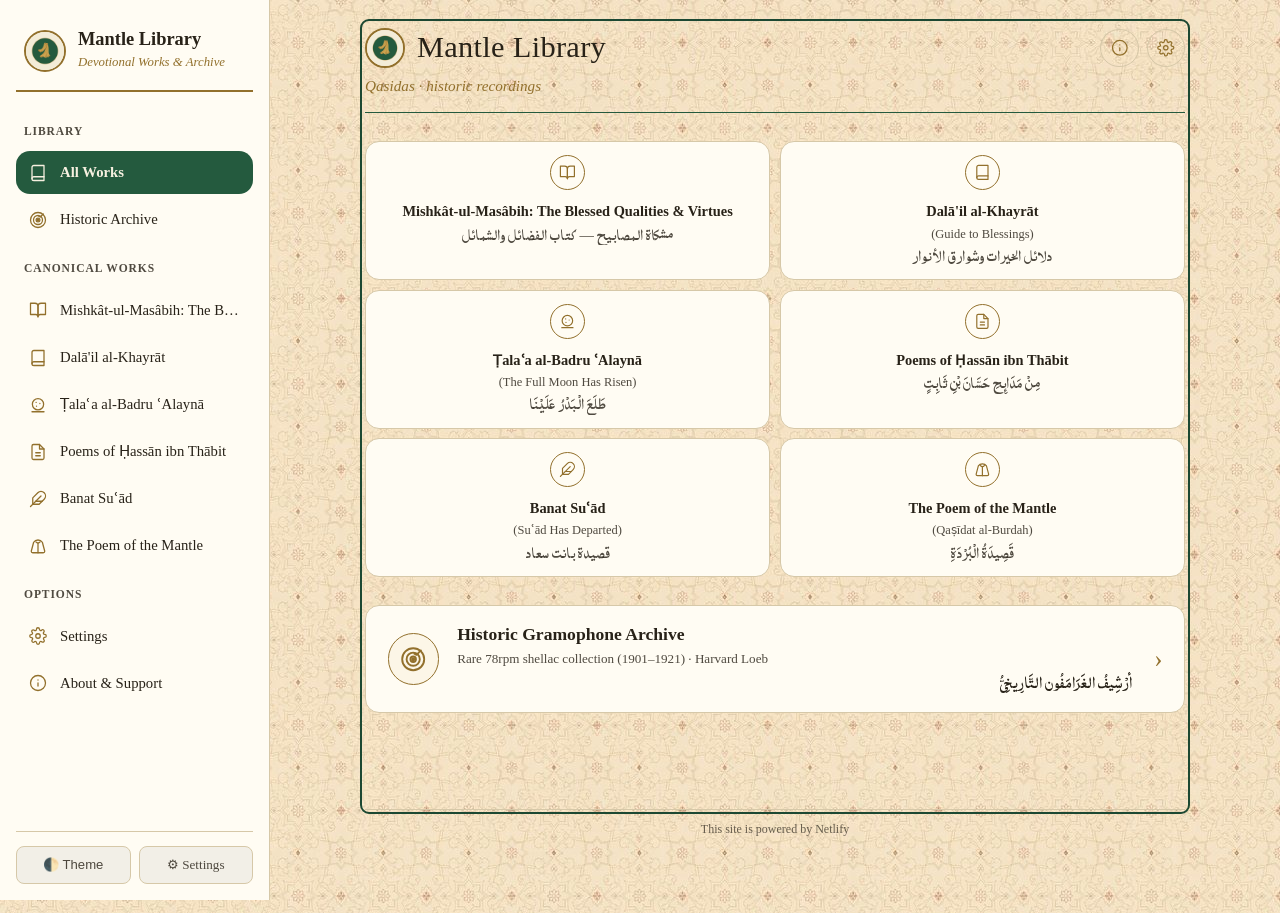
==== commit 791b3d42: "Optimize mobile home screen into zero-scroll native app dashboard with compact Netlify OSS footer (v" ====
--- a/index.html
+++ b/index.html
@@ -39,9 +39,7 @@
       </main>
 
       <footer class="site-footer">
-        <p>Mantle Library &mdash; free, ad-free, offline-first. No tracking, no accounts.</p>
-        <p class="footer-credit">Historic recordings courtesy of the Harvard Loeb Music Library, Arabic 78 Collection.</p>
-        <p class="footer-netlify"><a href="https://www.netlify.com" rel="noopener">This site is powered by Netlify</a></p>
+        <a href="https://www.netlify.com" target="_blank" rel="noopener">This site is powered by Netlify</a>
       </footer>
     </div>
   </div>
--- a/css/styles.css
+++ b/css/styles.css
@@ -1586,12 +1586,21 @@
 
 .site-footer {
   border-top: 1px solid var(--border);
-  padding: 1.5rem 1.25rem 2rem;
+  padding: 0.6rem 0.75rem calc(0.6rem + env(safe-area-inset-bottom, 0px));
   text-align: center;
-  font-size: 0.85rem;
-  color: var(--faint);
-}
-.site-footer p { margin: 0.25rem 0; }
+  font-size: 0.75rem;
+  color: var(--dim);
+}
+.site-footer a {
+  color: var(--dim);
+  text-decoration: none;
+  opacity: 0.85;
+}
+.site-footer a:hover {
+  color: var(--gold);
+  text-decoration: underline;
+  opacity: 1;
+}
 
 /* ---------- Reduced motion ---------- */
 
@@ -1616,6 +1625,87 @@
   color: var(--faint);
   font-size: 0.95rem;
   margin: 0 0 1.25rem;
+}
+
+/* ---------- Zero-Scroll Mobile Home Dashboard (< 768px, e.g. RedMagic 10 Pro) ---------- */
+@media (max-width: 768px) {
+  body.is-home {
+    overscroll-behavior: none;
+  }
+  body.is-home main {
+    padding: 0.5rem 0.65rem 0.25rem;
+  }
+  body.is-home .view-header {
+    margin: 0 0 0.4rem;
+    padding: 0 0 0.35rem;
+  }
+  body.is-home .view-header-logo {
+    width: 36px;
+    height: 36px;
+  }
+  body.is-home .view-header-title {
+    font-size: 1.25rem;
+  }
+  body.is-home .view-header-sub {
+    font-size: 0.75rem;
+    margin-top: 0.15rem;
+  }
+  body.is-home .menu-rows {
+    gap: 0.35rem;
+    margin: 0 0 0.4rem;
+  }
+  body.is-home .menu-row-link {
+    padding: 0.45rem 0.35rem;
+    gap: 0.25rem;
+  }
+  body.is-home .menu-row-icon {
+    width: 1.65rem;
+    height: 1.65rem;
+  }
+  body.is-home .menu-row-icon svg {
+    width: 0.85rem;
+    height: 0.85rem;
+  }
+  body.is-home .menu-row-title {
+    font-size: 0.82rem;
+    line-height: 1.25;
+  }
+  body.is-home .menu-row-gloss {
+    font-size: 0.7rem;
+  }
+  body.is-home .menu-row-sub[lang="ar"] {
+    font-size: 1.05rem;
+    line-height: 1.35;
+  }
+  body.is-home .archive-card {
+    margin: 0 0 0.35rem;
+  }
+  body.is-home .archive-card-link {
+    padding: 0.55rem 0.8rem;
+    gap: 0.7rem;
+  }
+  body.is-home .archive-card-icon {
+    width: 2.2rem;
+    height: 2.2rem;
+  }
+  body.is-home .archive-card-icon svg {
+    width: 1.2rem;
+    height: 1.2rem;
+  }
+  body.is-home .archive-card-title {
+    font-size: 0.92rem;
+  }
+  body.is-home .archive-card-gloss {
+    font-size: 0.74rem;
+  }
+  body.is-home .archive-card-sub {
+    font-size: 1.05rem;
+  }
+  body.is-home .site-footer {
+    border-top: 1px solid var(--border);
+    padding: 0.3rem 0.5rem calc(0.35rem + env(safe-area-inset-bottom, 0px));
+    font-size: 0.72rem;
+  }
 }
 
 /* ---------- Mobile Viewport Optimizations (< 480px, e.g. RedMagic 10 Pro) ---------- */
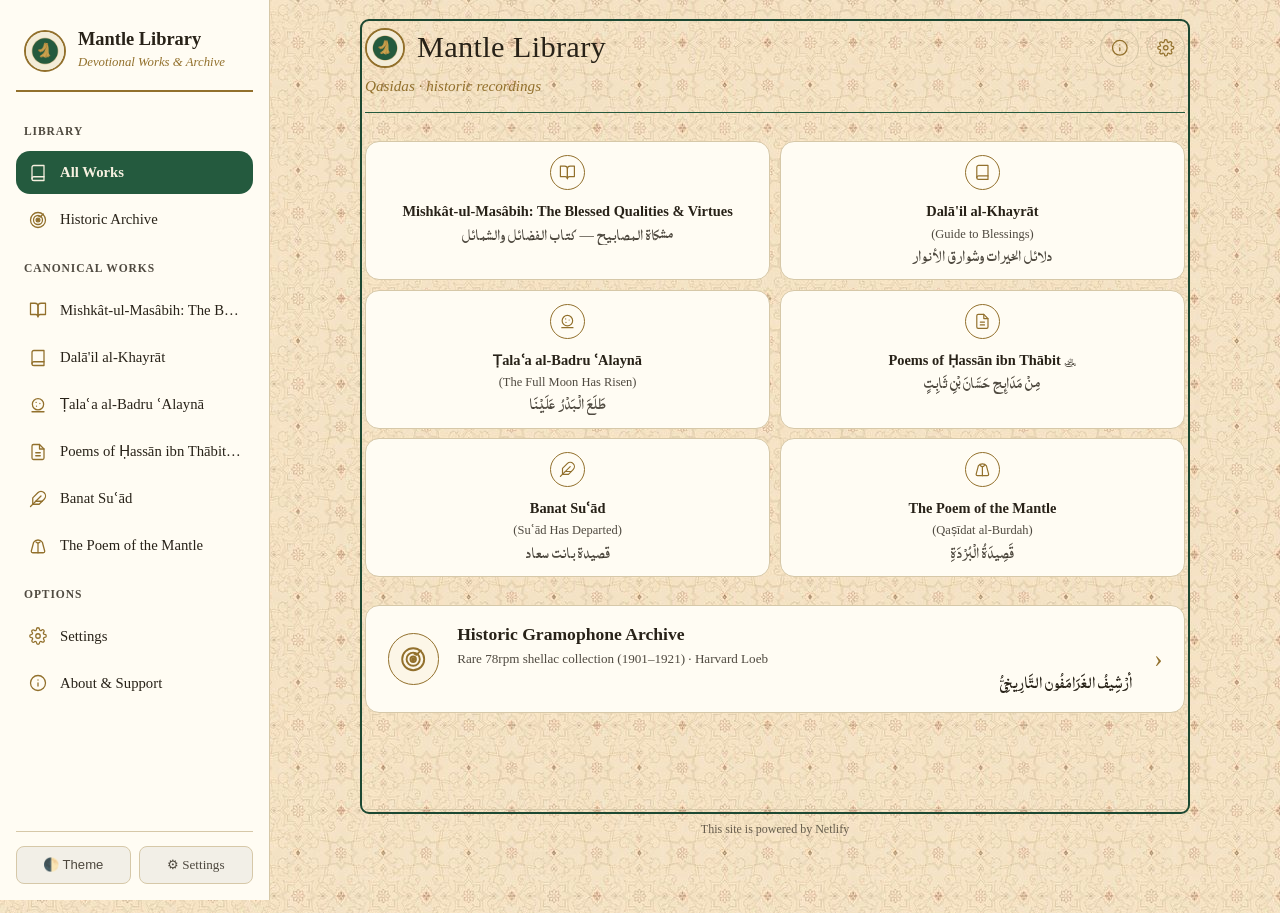
==== commit 996d4a5e: "Fix honorific glyph rendering on Android: preload font, declare font-weight 100-900 & auto-refresh S" ====
--- a/index.html
+++ b/index.html
@@ -20,6 +20,7 @@
   <link rel="icon" href="icons/favicon.ico" sizes="16x16 32x32 48x48">
   <link rel="icon" href="icons/favicon-64.png" type="image/png" sizes="64x64">
   <link rel="apple-touch-icon" href="icons/icon-192.png">
+  <link rel="preload" href="fonts/honorifics.ttf" as="font" type="font/truetype" crossorigin>
   <link rel="stylesheet" href="css/styles.css">
 </head>
 <body>
--- a/css/styles.css
+++ b/css/styles.css
@@ -52,13 +52,15 @@
   font-display: swap;
 }
 
-/* Honorific ligatures (ﷺ ﷻ ﷽ ﷲ …) for Latin text: subset of Amiri (OFL 1.1).
-   Amiri's em is tall, so scale it down to sit well inside Georgia/Times lines. */
+/* Honorific ligatures (ﷺ ﷻ ﷽ ﷲ ﵀ ﵁ ﵂ ﵃ ﵇ …) for Latin and Arabic text.
+   Subsetting of Noto Naskh (SIL OFL 1.1) containing Unicode 14.0 presentation forms. */
 @font-face {
   font-family: 'Honorifics';
   src: url('../fonts/honorifics.ttf') format('truetype');
-  unicode-range: U+FDF2-FDFB, U+FDFD;
-  size-adjust: 55%;
+  unicode-range: U+0611-0613, U+FD40-FD48, U+FDF2-FDFB, U+FDFD;
+  font-weight: 100 900;
+  font-style: normal italic;
+  size-adjust: 65%;
   font-display: swap;
 }
 
@@ -96,9 +98,9 @@
   --fs-en: 1;
 
   /* Typography */
-  --serif-display: Georgia, 'Times New Roman', 'Honorifics', serif;
-  --serif-body: Georgia, 'Times New Roman', 'Nimbus Roman', 'Honorifics', serif;
-  --arabic-stack: 'DigitalKhatt IndoPak', 'DigitalKhatt V2', 'Amiri Quran', 'Noto Naskh', serif;
+  --serif-display: 'Honorifics', Georgia, 'Times New Roman', serif;
+  --serif-body: 'Honorifics', Georgia, 'Times New Roman', 'Nimbus Roman', serif;
+  --arabic-stack: 'Honorifics', 'DigitalKhatt IndoPak', 'DigitalKhatt V2', 'Amiri Quran', 'Noto Naskh', serif;
 
   --radius: 14px;
   --max-width: 46rem;
@@ -1633,78 +1635,78 @@
     overscroll-behavior: none;
   }
   body.is-home main {
-    padding: 0.5rem 0.65rem 0.25rem;
+    padding: clamp(0.5rem, 1.5vh, 1rem) 0.75rem clamp(0.3rem, 1vh, 0.6rem);
   }
   body.is-home .view-header {
-    margin: 0 0 0.4rem;
-    padding: 0 0 0.35rem;
+    margin: 0 0 clamp(0.4rem, 1.2vh, 1rem);
+    padding: 0 0 clamp(0.3rem, 0.8vh, 0.6rem);
   }
   body.is-home .view-header-logo {
-    width: 36px;
-    height: 36px;
+    width: clamp(36px, 5vh, 44px);
+    height: clamp(36px, 5vh, 44px);
   }
   body.is-home .view-header-title {
-    font-size: 1.25rem;
+    font-size: clamp(1.2rem, 2.2vh, 1.45rem);
   }
   body.is-home .view-header-sub {
-    font-size: 0.75rem;
-    margin-top: 0.15rem;
+    font-size: clamp(0.74rem, 1.2vh, 0.84rem);
+    margin-top: 0.25rem;
   }
   body.is-home .menu-rows {
-    gap: 0.35rem;
-    margin: 0 0 0.4rem;
+    gap: clamp(0.4rem, 1.1vh, 0.65rem);
+    margin: 0 0 clamp(0.45rem, 1.3vh, 0.9rem);
   }
   body.is-home .menu-row-link {
-    padding: 0.45rem 0.35rem;
-    gap: 0.25rem;
+    padding: clamp(0.65rem, 1.8vh, 1.15rem) clamp(0.4rem, 1.2vw, 0.65rem);
+    gap: clamp(0.35rem, 1vh, 0.55rem);
   }
   body.is-home .menu-row-icon {
-    width: 1.65rem;
-    height: 1.65rem;
+    width: clamp(1.8rem, 3.2vh, 2.3rem);
+    height: clamp(1.8rem, 3.2vh, 2.3rem);
   }
   body.is-home .menu-row-icon svg {
-    width: 0.85rem;
-    height: 0.85rem;
+    width: clamp(0.9rem, 1.6vh, 1.15rem);
+    height: clamp(0.9rem, 1.6vh, 1.15rem);
   }
   body.is-home .menu-row-title {
-    font-size: 0.82rem;
-    line-height: 1.25;
+    font-size: clamp(0.82rem, 1.4vh, 0.94rem);
+    line-height: 1.3;
   }
   body.is-home .menu-row-gloss {
-    font-size: 0.7rem;
+    font-size: clamp(0.7rem, 1.2vh, 0.8rem);
   }
   body.is-home .menu-row-sub[lang="ar"] {
-    font-size: 1.05rem;
-    line-height: 1.35;
+    font-size: clamp(1.05rem, 1.8vh, 1.22rem);
+    line-height: 1.45;
   }
   body.is-home .archive-card {
-    margin: 0 0 0.35rem;
+    margin: 0 0 clamp(0.4rem, 1.2vh, 1rem);
   }
   body.is-home .archive-card-link {
-    padding: 0.55rem 0.8rem;
-    gap: 0.7rem;
+    padding: clamp(0.75rem, 1.8vh, 1.15rem) clamp(0.8rem, 2vw, 1.25rem);
+    gap: clamp(0.75rem, 1.8vh, 1.1rem);
   }
   body.is-home .archive-card-icon {
-    width: 2.2rem;
-    height: 2.2rem;
+    width: clamp(2.4rem, 4.2vh, 3.2rem);
+    height: clamp(2.4rem, 4.2vh, 3.2rem);
   }
   body.is-home .archive-card-icon svg {
-    width: 1.2rem;
-    height: 1.2rem;
+    width: clamp(1.2rem, 2.1vh, 1.6rem);
+    height: clamp(1.2rem, 2.1vh, 1.6rem);
   }
   body.is-home .archive-card-title {
-    font-size: 0.92rem;
+    font-size: clamp(0.92rem, 1.5vh, 1.05rem);
   }
   body.is-home .archive-card-gloss {
-    font-size: 0.74rem;
+    font-size: clamp(0.74rem, 1.2vh, 0.82rem);
   }
   body.is-home .archive-card-sub {
-    font-size: 1.05rem;
+    font-size: clamp(1.05rem, 1.8vh, 1.2rem);
   }
   body.is-home .site-footer {
     border-top: 1px solid var(--border);
-    padding: 0.3rem 0.5rem calc(0.35rem + env(safe-area-inset-bottom, 0px));
-    font-size: 0.72rem;
+    padding: 0.5rem 0.5rem calc(0.6rem + env(safe-area-inset-bottom, 0px));
+    font-size: 0.74rem;
   }
 }
 
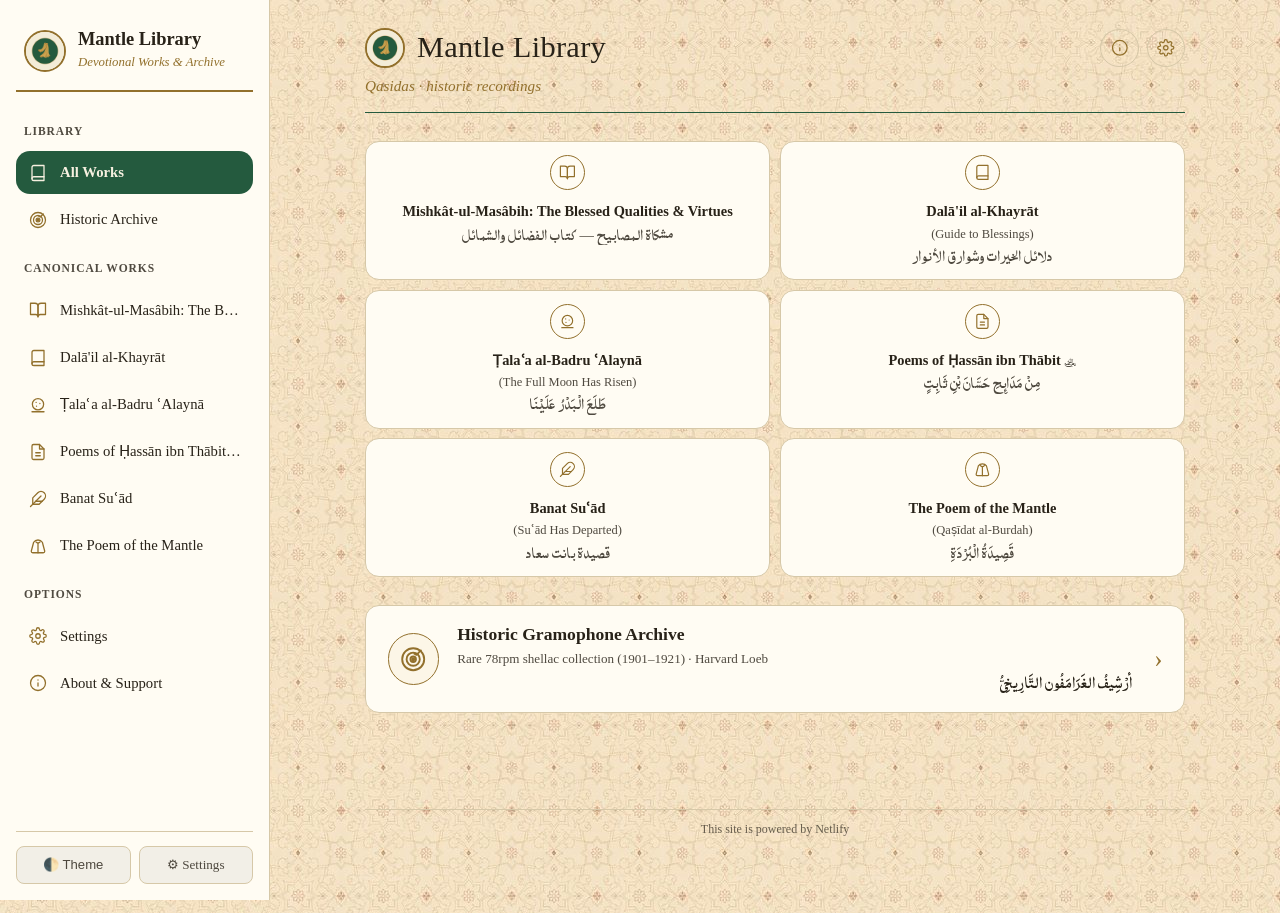
==== commit ea5168e5: "Add sticky reader footer dock, Victorian translation toggle, Burdah choral refrain, status bar paddi" ====
--- a/index.html
+++ b/index.html
@@ -45,6 +45,16 @@
     </div>
   </div>
 
+  <div id="ios-banner" hidden>
+    <span>Add to Home Screen for the full app experience &mdash; tap Share, then &lsquo;Add to Home Screen&rsquo;.</span>
+    <button id="ios-banner-close" aria-label="Dismiss">&times;</button>
+  </div>
+  <div id="android-banner" hidden>
+    <span id="android-banner-text">Install this app on your device for the full experience.</span>
+    <button id="android-install" class="install-btn" hidden>Install</button>
+    <button id="android-banner-close" aria-label="Dismiss">&times;</button>
+  </div>
+
   <script src="js/settings.js"></script>
   <script src="js/app.js"></script>
 </body>
--- a/css/styles.css
+++ b/css/styles.css
@@ -182,6 +182,14 @@
   outline: 2px solid var(--accent-strong);
   outline-offset: 3px;
   border-radius: 4px;
+}
+
+/* Containers receiving programmatic focus on navigation do not show visual outlines */
+[tabindex="-1"]:focus,
+[tabindex="-1"]:focus-visible,
+main:focus,
+main:focus-visible {
+  outline: none;
 }
 
 ::selection { background: var(--selection); }
@@ -815,6 +823,26 @@
 
 /* ---------- Reader view ---------- */
 
+/* ---------- Sub-view Navigation Bar ---------- */
+.sub-nav-bar {
+  display: flex;
+  align-items: center;
+  justify-content: space-between;
+  margin-bottom: 1.25rem;
+  padding-top: calc(14px + env(safe-area-inset-top, 0px));
+  padding-bottom: 0.4rem;
+}
+.sub-nav-left {
+  display: flex;
+  align-items: center;
+  gap: 0.6rem;
+}
+.sub-nav-actions {
+  display: flex;
+  align-items: center;
+  gap: 0.6rem;
+}
+
 .back-link {
   display: inline-block;
   margin-bottom: 1rem;
@@ -891,40 +919,113 @@
   font-weight: bold;
 }
 
-/* ---------- Sticky Reader Audio Bar ---------- */
-.reader-audio-bar {
-  position: sticky;
-  top: 0.5rem;
-  z-index: 30;
-  background: var(--card);
-  border: 1.5px solid var(--gold);
-  border-radius: var(--radius);
-  padding: 0.85rem 1rem 0.95rem;
-  margin-bottom: 1.5rem;
-  box-shadow: 0 8px 24px rgba(0, 0, 0, 0.45);
-  backdrop-filter: blur(10px);
-  -webkit-backdrop-filter: blur(10px);
-}
-.reader-audio-row-top {
+/* ---------- Translation Layers & Collapsible Dropdowns ---------- */
+.translation-dropdown {
+  margin: 0.75rem 0 0.25rem;
+  border-top: 1px solid var(--border);
+  padding-top: 0.5rem;
+}
+.translation-dropdown-summary {
+  display: inline-flex;
+  align-items: center;
+  gap: 0.45rem;
+  font-size: 0.82rem;
+  font-family: var(--sans-ui);
+  color: var(--gold);
+  cursor: pointer;
+  user-select: none;
+  padding: 0.3rem 0.6rem;
+  border-radius: 6px;
+  background: rgba(214, 174, 94, 0.08);
+  border: 1px solid rgba(214, 174, 94, 0.22);
+  transition: all 140ms ease;
+}
+.translation-dropdown-summary:hover {
+  background: rgba(214, 174, 94, 0.16);
+  border-color: var(--gold);
+}
+.translation-dropdown-summary::-webkit-details-marker {
+  display: none;
+}
+.translation-dropdown-summary .dropdown-arrow {
+  display: inline-block;
+  transition: transform 180ms ease;
+  font-size: 0.75rem;
+}
+.translation-dropdown[open] .dropdown-arrow {
+  transform: rotate(180deg);
+}
+.translation-dropdown-content {
+  padding-top: 0.65rem;
+  padding-left: 0.25rem;
+}
+.translation-dropdown-content .translation {
+  margin: 0;
+  font-size: calc(0.96rem * var(--fs-en));
+  line-height: 1.6;
+  opacity: 0.9;
+}
+
+/* ---------- Reader Bottom Bar (Media & Section Navigation Dock) ---------- */
+.reader-wrap {
+  padding-bottom: calc(96px + env(safe-area-inset-bottom, 0px)) !important;
+}
+
+.reader-footer {
+  position: fixed;
+  bottom: 0;
+  left: 0;
+  right: 0;
+  max-width: 680px;
+  margin: 0 auto;
+  background: var(--bg);
+  border-top: 1px solid var(--border);
   display: flex;
   align-items: center;
   justify-content: space-between;
-  gap: 0.75rem;
-  margin-bottom: 0.75rem;
-}
-.reader-audio-play-group {
-  display: flex;
-  align-items: center;
-  gap: 0.75rem;
+  padding: 8px 14px calc(8px + env(safe-area-inset-bottom, 0px));
+  z-index: 90;
+  box-shadow: 0 -4px 20px rgba(0, 0, 0, 0.45);
+}
+.reader-footer-progress {
+  position: absolute;
+  top: 0;
+  left: 0;
+  right: 0;
+  height: 3px;
+  background: rgba(255, 255, 255, 0.1);
+  cursor: pointer;
+}
+.reader-footer-progress-bar {
+  height: 100%;
+  background: var(--gold);
+  width: 0%;
+  transition: width 150ms linear;
+}
+.reader-footer-center {
+  display: flex;
+  align-items: center;
+  gap: 10px;
   min-width: 0;
-}
-.reader-audio-play-btn {
-  width: 2.75rem;
-  height: 2.75rem;
-  border-radius: 50%;
+  flex: 1;
+  justify-content: center;
+}
+.reader-footer-center.non-audio {
+  padding: 8px 0;
+}
+.reader-footer .section-indicator {
+  font-size: 0.88rem;
+  font-weight: 600;
+  color: var(--fg);
+  opacity: 0.85;
+}
+.reader-footer .audio-play-btn {
   background: var(--accent);
   color: var(--gold);
   border: 1.5px solid var(--gold);
+  border-radius: 50%;
+  width: 40px;
+  height: 40px;
   display: inline-flex;
   align-items: center;
   justify-content: center;
@@ -932,99 +1033,154 @@
   flex-shrink: 0;
   transition: transform 120ms ease, background 160ms ease;
 }
-.reader-audio-play-btn:hover {
+.reader-footer .audio-play-btn:hover {
+  transform: scale(1.06);
   background: var(--accent-strong);
-  transform: scale(1.05);
-}
-.reader-audio-play-btn svg {
-  width: 1.25rem;
-  height: 1.25rem;
-}
-.reader-audio-info {
+}
+.reader-footer .audio-play-btn svg {
+  width: 18px;
+  height: 18px;
+}
+.reader-footer .audio-info {
   display: flex;
   flex-direction: column;
   min-width: 0;
-}
-.reader-audio-title {
-  font-size: 0.95rem;
-  font-weight: bold;
+  max-width: 190px;
+}
+.reader-footer .audio-title {
+  font-size: 0.85rem;
+  font-weight: 700;
   color: var(--fg);
   white-space: nowrap;
   overflow: hidden;
   text-overflow: ellipsis;
 }
-.reader-audio-artist {
-  font-size: 0.8rem;
-  color: var(--dim);
-}
-.reader-audio-controls {
-  display: flex;
-  align-items: center;
-  gap: 0.4rem;
-  flex-shrink: 0;
-}
-.reader-pill-btn {
-  font-size: 0.78rem;
+.reader-footer .audio-timer {
+  font-size: 0.74rem;
+  color: var(--dim);
+  font-variant-numeric: tabular-nums;
+  white-space: nowrap;
+  overflow: hidden;
+  text-overflow: ellipsis;
+}
+.reader-footer .audio-autoscroll-btn {
+  font-size: 0.72rem;
   font-family: inherit;
-  font-weight: 600;
-  padding: 0.35rem 0.65rem;
+  font-weight: 700;
+  padding: 4px 8px;
   border-radius: 999px;
   background: transparent;
   color: var(--fg);
   border: 1px solid var(--border);
   cursor: pointer;
+  white-space: nowrap;
+  flex-shrink: 0;
   transition: all 140ms ease;
-  white-space: nowrap;
-}
-.reader-pill-btn:hover {
-  border-color: var(--gold);
-}
-.reader-pill-btn.is-active {
+}
+.reader-footer .audio-autoscroll-btn.is-active {
   background: var(--gold);
   color: #101613;
   border-color: var(--gold);
 }
-.reader-audio-row-bottom {
-  display: flex;
-  align-items: center;
-  gap: 0.75rem;
-}
-.reader-audio-time {
-  font-size: 0.8rem;
-  font-variant-numeric: tabular-nums;
-  color: var(--dim);
-  min-width: 2.5rem;
-}
-.reader-audio-time.end {
-  text-align: right;
-}
-.reader-progress-slider {
-  flex: 1;
-  -webkit-appearance: none;
-  appearance: none;
-  height: 6px;
-  border-radius: 3px;
-  background: var(--border);
-  outline: none;
+.reader-footer .audio-speed-btn {
+  font-size: 0.72rem;
+  font-weight: 600;
+  padding: 3px 6px;
+  border-radius: 6px;
+  background: transparent;
+  color: var(--dim);
+  border: 1px solid var(--border);
   cursor: pointer;
-}
-.reader-progress-slider::-webkit-slider-thumb {
-  -webkit-appearance: none;
-  appearance: none;
-  width: 14px;
-  height: 14px;
+  flex-shrink: 0;
+}
+.reader-footer .nav-section-btn {
+  color: var(--gold);
+  min-width: 36px;
+  min-height: 36px;
+  padding: 6px;
   border-radius: 50%;
+  display: inline-flex;
+  align-items: center;
+  justify-content: center;
+  flex-shrink: 0;
+  cursor: pointer;
+}
+.reader-footer .nav-section-btn.is-disabled {
+  opacity: 0.25;
+  cursor: default;
+  pointer-events: none;
+}
+.reader-footer .nav-section-btn svg {
+  width: 20px;
+  height: 20px;
+}
+
+/* Desktop floating media capsule dock */
+@media (min-width: 960px) {
+  .reader-wrap {
+    padding-bottom: 120px !important;
+  }
+  .reader-footer {
+    left: 260px;
+    right: 0;
+    margin: 0 auto;
+    bottom: 24px;
+    width: fit-content;
+    min-width: 440px;
+    max-width: 620px;
+    border-radius: 9999px;
+    padding: 8px 24px;
+    gap: 16px;
+    background: var(--card);
+    border: 1.5px solid var(--gold);
+    box-shadow: 0 12px 32px rgba(0, 0, 0, 0.4), 0 2px 8px rgba(0, 0, 0, 0.15);
+    backdrop-filter: blur(12px);
+    -webkit-backdrop-filter: blur(12px);
+  }
+  .reader-footer-progress {
+    border-radius: 9999px 9999px 0 0;
+  }
+}
+
+/* ---------- PWA Install Banners (Android & iOS) ---------- */
+#ios-banner, #android-banner {
+  position: fixed;
+  left: 12px;
+  right: 12px;
+  bottom: calc(14px + env(safe-area-inset-bottom, 0px));
+  z-index: 100;
+  background: var(--card);
+  color: var(--fg);
+  border: 1.5px solid var(--gold);
+  border-radius: 14px;
+  padding: 12px 14px;
+  display: flex;
+  align-items: center;
+  gap: 10px;
+  font-size: 0.88rem;
+  box-shadow: 0 8px 24px rgba(0, 0, 0, 0.45);
+}
+#ios-banner[hidden], #android-banner[hidden] {
+  display: none !important;
+}
+#ios-banner button, #android-banner button {
+  background: none;
+  border: none;
+  color: inherit;
+  font-size: 1.3rem;
+  cursor: pointer;
+  padding: 2px 8px;
+  flex-shrink: 0;
+}
+#android-banner .install-btn {
+  font-weight: 700;
+  font-size: 0.84rem;
   background: var(--gold);
+  color: #101613;
+  border-radius: 8px;
+  padding: 5px 14px !important;
+  margin-left: 6px;
   cursor: pointer;
-  border: 2px solid var(--card);
-}
-.reader-progress-slider::-moz-range-thumb {
-  width: 14px;
-  height: 14px;
-  border-radius: 50%;
-  background: var(--gold);
-  cursor: pointer;
-  border: 2px solid var(--card);
 }
 
 .verse-card-head {
@@ -1631,81 +1787,105 @@
 
 /* ---------- Zero-Scroll Mobile Home Dashboard (< 768px, e.g. RedMagic 10 Pro) ---------- */
 @media (max-width: 768px) {
-  body.is-home {
+  html.is-home, body.is-home {
+    height: 100dvh;
+    height: 100vh;
+    margin: 0;
+    padding: 0;
+    overflow: hidden;
     overscroll-behavior: none;
   }
+  body.is-home .layout-container {
+    height: 100dvh;
+    height: 100vh;
+    display: flex;
+    flex-direction: column;
+    min-height: 0;
+  }
+  body.is-home .main-content {
+    flex: 1;
+    height: 100%;
+    min-height: 0;
+    display: flex;
+    flex-direction: column;
+    justify-content: center;
+    box-sizing: border-box;
+  }
   body.is-home main {
-    padding: clamp(0.5rem, 1.5vh, 1rem) 0.75rem clamp(0.3rem, 1vh, 0.6rem);
+    flex: 0 0 auto;
+    padding: 0 0.75rem;
+    box-sizing: border-box;
   }
   body.is-home .view-header {
-    margin: 0 0 clamp(0.4rem, 1.2vh, 1rem);
-    padding: 0 0 clamp(0.3rem, 0.8vh, 0.6rem);
+    margin: 0 0 clamp(0.5rem, 1.4vh, 1rem);
+    padding: 0 0 clamp(0.35rem, 1vh, 0.65rem);
   }
   body.is-home .view-header-logo {
-    width: clamp(36px, 5vh, 44px);
-    height: clamp(36px, 5vh, 44px);
+    width: clamp(38px, 5.2vh, 46px);
+    height: clamp(38px, 5.2vh, 46px);
   }
   body.is-home .view-header-title {
-    font-size: clamp(1.2rem, 2.2vh, 1.45rem);
+    font-size: clamp(1.25rem, 2.3vh, 1.45rem);
   }
   body.is-home .view-header-sub {
-    font-size: clamp(0.74rem, 1.2vh, 0.84rem);
+    font-size: clamp(0.76rem, 1.25vh, 0.85rem);
     margin-top: 0.25rem;
   }
   body.is-home .menu-rows {
-    gap: clamp(0.4rem, 1.1vh, 0.65rem);
-    margin: 0 0 clamp(0.45rem, 1.3vh, 0.9rem);
+    gap: clamp(0.45rem, 1.2vh, 0.7rem);
+    margin: 0 0 clamp(0.5rem, 1.4vh, 0.95rem);
   }
   body.is-home .menu-row-link {
-    padding: clamp(0.65rem, 1.8vh, 1.15rem) clamp(0.4rem, 1.2vw, 0.65rem);
-    gap: clamp(0.35rem, 1vh, 0.55rem);
+    padding: clamp(0.75rem, 2vh, 1.25rem) clamp(0.4rem, 1.2vw, 0.65rem);
+    gap: clamp(0.4rem, 1.1vh, 0.6rem);
   }
   body.is-home .menu-row-icon {
-    width: clamp(1.8rem, 3.2vh, 2.3rem);
-    height: clamp(1.8rem, 3.2vh, 2.3rem);
+    width: clamp(1.9rem, 3.4vh, 2.4rem);
+    height: clamp(1.9rem, 3.4vh, 2.4rem);
   }
   body.is-home .menu-row-icon svg {
-    width: clamp(0.9rem, 1.6vh, 1.15rem);
-    height: clamp(0.9rem, 1.6vh, 1.15rem);
+    width: clamp(0.95rem, 1.7vh, 1.2rem);
+    height: clamp(0.95rem, 1.7vh, 1.2rem);
   }
   body.is-home .menu-row-title {
-    font-size: clamp(0.82rem, 1.4vh, 0.94rem);
-    line-height: 1.3;
+    font-size: clamp(0.84rem, 1.45vh, 0.95rem);
+    line-height: 1.32;
   }
   body.is-home .menu-row-gloss {
-    font-size: clamp(0.7rem, 1.2vh, 0.8rem);
+    font-size: clamp(0.72rem, 1.2vh, 0.82rem);
   }
   body.is-home .menu-row-sub[lang="ar"] {
-    font-size: clamp(1.05rem, 1.8vh, 1.22rem);
+    font-size: clamp(1.08rem, 1.85vh, 1.25rem);
     line-height: 1.45;
   }
   body.is-home .archive-card {
-    margin: 0 0 clamp(0.4rem, 1.2vh, 1rem);
+    margin: 0 0 clamp(0.5rem, 1.3vh, 0.9rem);
   }
   body.is-home .archive-card-link {
-    padding: clamp(0.75rem, 1.8vh, 1.15rem) clamp(0.8rem, 2vw, 1.25rem);
-    gap: clamp(0.75rem, 1.8vh, 1.1rem);
+    padding: clamp(0.85rem, 2vh, 1.25rem) clamp(0.8rem, 2vw, 1.25rem);
+    gap: clamp(0.85rem, 2vh, 1.2rem);
   }
   body.is-home .archive-card-icon {
-    width: clamp(2.4rem, 4.2vh, 3.2rem);
-    height: clamp(2.4rem, 4.2vh, 3.2rem);
+    width: clamp(2.5rem, 4.4vh, 3.2rem);
+    height: clamp(2.5rem, 4.4vh, 3.2rem);
   }
   body.is-home .archive-card-icon svg {
-    width: clamp(1.2rem, 2.1vh, 1.6rem);
-    height: clamp(1.2rem, 2.1vh, 1.6rem);
+    width: clamp(1.25rem, 2.2vh, 1.6rem);
+    height: clamp(1.25rem, 2.2vh, 1.6rem);
   }
   body.is-home .archive-card-title {
-    font-size: clamp(0.92rem, 1.5vh, 1.05rem);
+    font-size: clamp(0.95rem, 1.6vh, 1.08rem);
   }
   body.is-home .archive-card-gloss {
-    font-size: clamp(0.74rem, 1.2vh, 0.82rem);
+    font-size: clamp(0.76rem, 1.25vh, 0.84rem);
   }
   body.is-home .archive-card-sub {
-    font-size: clamp(1.05rem, 1.8vh, 1.2rem);
+    font-size: clamp(1.08rem, 1.85vh, 1.22rem);
   }
   body.is-home .site-footer {
-    border-top: 1px solid var(--border);
-    padding: 0.5rem 0.5rem calc(0.6rem + env(safe-area-inset-bottom, 0px));
+    flex-shrink: 0;
+    border-top: none;
+    padding: 0.5rem 0.5rem calc(0.5rem + env(safe-area-inset-bottom, 0px));
     font-size: 0.74rem;
   }
 }
@@ -1713,7 +1893,14 @@
 /* ---------- Mobile Viewport Optimizations (< 480px, e.g. RedMagic 10 Pro) ---------- */
 @media (max-width: 480px) {
   main {
-    padding: 1.25rem 0.75rem 2.5rem;
+    padding: calc(12px + env(safe-area-inset-top, 0px)) 0.75rem 2.5rem;
+  }
+  body:not(.is-home) main {
+    padding-top: calc(14px + env(safe-area-inset-top, 0px));
+  }
+  .sub-nav-bar {
+    padding-top: calc(10px + env(safe-area-inset-top, 0px));
+    margin-bottom: 0.85rem;
   }
   .menu-rows {
     gap: 0.45rem;
@@ -1758,14 +1945,6 @@
   }
   .verse-card {
     padding: 1rem 0.85rem 1rem;
-  }
-  .reader-audio-row-top {
-    flex-wrap: wrap;
-    gap: 0.5rem;
-  }
-  .reader-audio-controls {
-    width: 100%;
-    justify-content: flex-end;
   }
 }
 
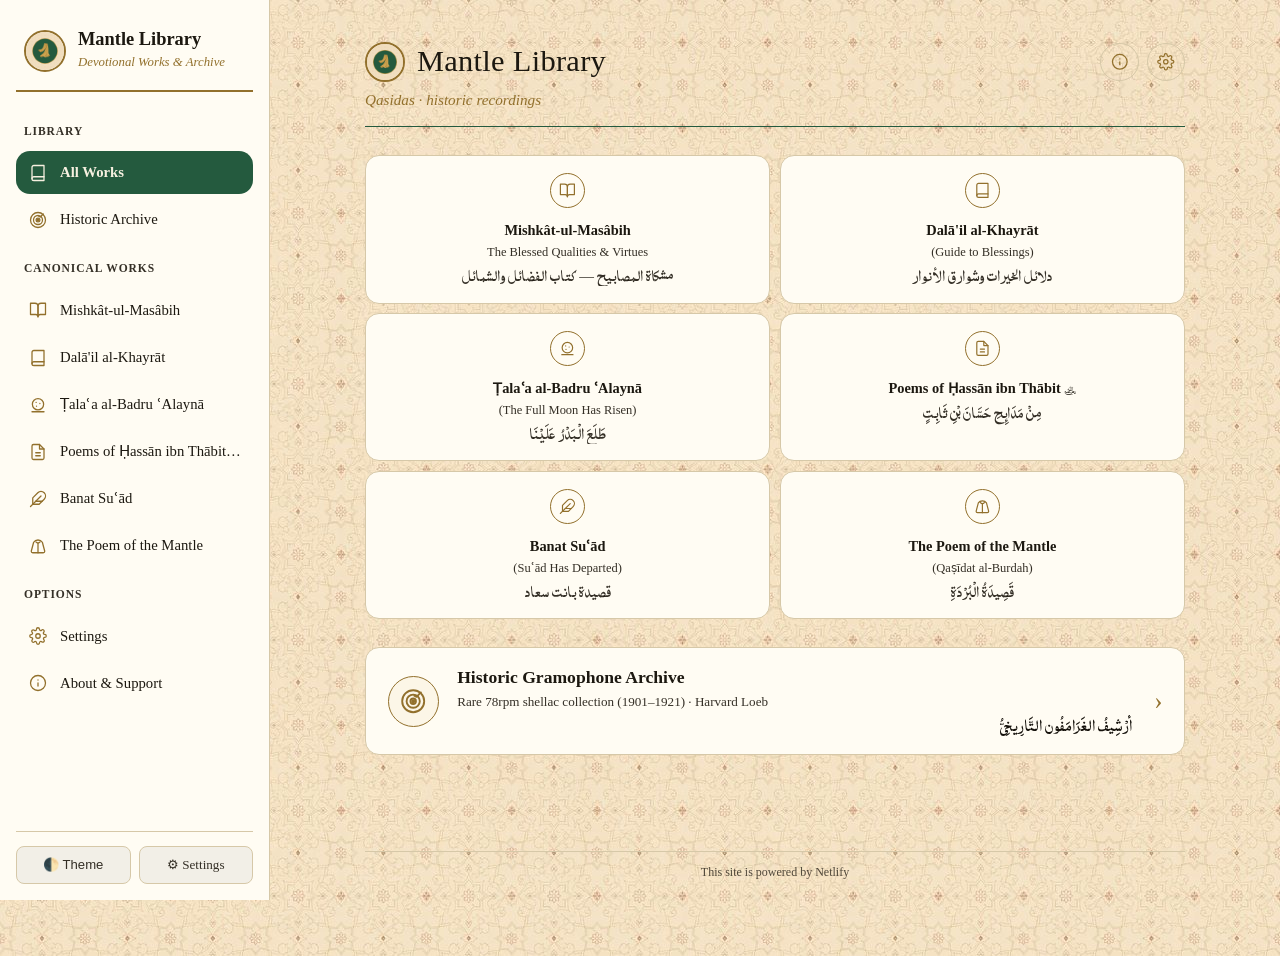
==== commit 499fc2e2: "feat: restrict PWA install prompt exclusively to iPhones and iOS (v94)" ====
--- a/index.html
+++ b/index.html
@@ -49,11 +49,6 @@
     <span>Add to Home Screen for the full app experience &mdash; tap Share, then &lsquo;Add to Home Screen&rsquo;.</span>
     <button id="ios-banner-close" aria-label="Dismiss">&times;</button>
   </div>
-  <div id="android-banner" hidden>
-    <span id="android-banner-text">Install this app on your device for the full experience.</span>
-    <button id="android-install" class="install-btn" hidden>Install</button>
-    <button id="android-banner-close" aria-label="Dismiss">&times;</button>
-  </div>
 
   <script src="js/settings.js"></script>
   <script src="js/app.js"></script>
--- a/css/styles.css
+++ b/css/styles.css
@@ -111,20 +111,20 @@
 html.light {
   /* Family base (light) — Illuminated manuscript */
   --paper: rgb(246, 240, 224);
-  --ink: rgb(40, 34, 24);
+  --ink: rgb(28, 24, 16);
   --bg: var(--paper);
   --fg: var(--ink);
   --card: rgb(255, 252, 243);           /* lifted parchment card */
   --border: rgb(214, 200, 168);         /* muted, derived from --paper */
   --border-hover: rgb(176, 158, 118);
-  --dim: rgba(40, 34, 24, 0.82);
-  --faint: rgba(40, 34, 24, 0.68);
+  --dim: rgba(30, 24, 16, 0.90);
+  --faint: rgba(30, 24, 16, 0.72);
 
   /* Mantle identity: deep green + antique gold on paper */
   --gold: rgb(146, 112, 44);
   --accent: rgb(36, 90, 62);
-  --accent-strong: rgb(28, 72, 50);
-  --accent-text: rgb(36, 90, 62);
+  --accent-strong: rgb(24, 64, 44);
+  --accent-text: rgb(28, 72, 50);
 
   /* Utility shades */
   --selection: rgba(146, 112, 44, 0.3);
@@ -132,9 +132,9 @@
   --overlay: rgba(40, 34, 24, 0.82);
   --badge-fg: rgb(246, 240, 224);
 
-  /* Per-channel text colours */
-  --vc-ar: var(--ink);
-  --vc-en: rgb(84, 74, 56);             /* softer than ink */
+  /* Per-channel text colours: deep bistre Arabic & rich charcoal book-ink English */
+  --vc-ar: rgb(20, 16, 10);
+  --vc-en: rgb(36, 30, 22);
 }
 
 /* ---------- Reset & base ---------- */
@@ -232,7 +232,10 @@
    privacy.html / support.html still use the legacy .site-nav (rules kept
    below). */
 
-.view-header { margin: 0.25rem 0 1.75rem; }
+.view-header {
+  margin: 0 0 1.75rem;
+  padding-top: calc(18px + env(safe-area-inset-top, 0px));
+}
 
 .view-header::after {
   content: "";
@@ -346,6 +349,65 @@
   margin: 0 0 0.75rem;
 }
 
+.settings-desc {
+  font-size: 0.85rem;
+  color: var(--dim);
+  margin: 0 0 1rem;
+  line-height: 1.45;
+}
+
+.layer-group {
+  margin-bottom: 1.1rem;
+}
+.layer-group:last-child {
+  margin-bottom: 0.2rem;
+}
+
+.layer-title-row {
+  display: flex;
+  justify-content: space-between;
+  align-items: baseline;
+  margin-bottom: 0.45rem;
+  gap: 0.5rem;
+}
+
+.layer-title {
+  font-size: 0.92rem;
+  color: var(--fg);
+  font-weight: 500;
+}
+
+.layer-subtitle {
+  font-size: 0.78rem;
+  color: var(--dim);
+}
+
+.layer-choices {
+  display: flex;
+  gap: 0.5rem;
+}
+
+.layer-choice {
+  flex: 1;
+  padding: 0.55rem 0.5rem;
+  font: inherit;
+  font-size: 0.84rem;
+  color: var(--dim);
+  background: transparent;
+  border: 1px solid var(--border);
+  border-radius: var(--radius);
+  cursor: pointer;
+  text-align: center;
+  transition: color 160ms ease, border-color 160ms ease, background 160ms ease;
+}
+.layer-choice:hover { border-color: var(--border-hover); }
+.layer-choice[aria-pressed="true"] {
+  color: var(--badge-fg);
+  background: var(--accent);
+  border-color: var(--accent);
+  font-weight: 600;
+}
+
 .theme-choices {
   display: flex;
   gap: 0.6rem;
@@ -475,8 +537,9 @@
   display: flex;
   flex-direction: column;
   align-items: center;
-  gap: 0.55rem;
-  padding: 0.8rem 0.6rem;
+  gap: 0.6rem;
+  padding: 1.05rem 0.75rem;
+  min-height: 145px;
   height: 100%;
   box-sizing: border-box;
   background: var(--card);
@@ -486,7 +549,6 @@
   transition: border-color 160ms ease, box-shadow 160ms ease;
   min-width: 0;
   max-width: 100%;
-  overflow: hidden;
 }
 .menu-row-link:hover {
   text-decoration: none;
@@ -603,17 +665,21 @@
 }
 
 /* Arabic subtitle inside a work row gets the Arabic typeface.
-   Truncates cleanly with ellipsis instead of blowing out the column width. */
+   Wraps naturally without ellipsis truncation so sacred titles are never cut off. */
 .menu-row-sub[lang="ar"] {
   font-family: var(--arabic-stack);
-  font-size: calc(0.9rem * var(--fs-ar));
-  line-height: 1.5;
+  font-size: calc(0.92rem * var(--fs-ar));
+  line-height: 1.35;
   width: 100%;
   max-width: 100%;
-  white-space: nowrap;
-  overflow: hidden;
-  text-overflow: ellipsis;
+  white-space: normal;
+  overflow: visible;
+  text-overflow: unset;
+  overflow-wrap: break-word;
+  word-break: break-word;
   display: block;
+  text-align: center;
+  margin-top: 0.15rem;
 }
 
 /* ---------- Landscape Card: Historic Gramophone Archive (Home Screen) ---------- */
@@ -828,20 +894,48 @@
   display: flex;
   align-items: center;
   justify-content: space-between;
+  position: sticky;
+  top: 0;
+  z-index: 100;
+  background-color: var(--bg);
+  background-image: url('../icons/bg-tile-dark.jpg');
+  background-repeat: repeat;
+  border-bottom: 1px solid rgba(214, 174, 94, 0.25);
   margin-bottom: 1.25rem;
-  padding-top: calc(14px + env(safe-area-inset-top, 0px));
-  padding-bottom: 0.4rem;
-}
-.sub-nav-left {
-  display: flex;
-  align-items: center;
-  gap: 0.6rem;
-}
-.sub-nav-actions {
-  display: flex;
-  align-items: center;
-  gap: 0.6rem;
-}
+  padding: calc(10px + env(safe-area-inset-top, 0px)) 1rem 8px;
+  box-sizing: border-box;
+}
+
+html.light .sub-nav-bar {
+  background-color: var(--paper);
+  background-image: url('../icons/bg-tile-light.jpg');
+  border-bottom-color: rgba(156, 118, 46, 0.25);
+}
+
+.sub-nav-left, .sub-nav-actions {
+  display: flex;
+  align-items: center;
+  gap: 0.5rem;
+  flex-shrink: 0;
+}
+
+.sub-nav-center {
+  flex: 1;
+  min-width: 0;
+  text-align: center;
+  padding: 0 0.5rem;
+}
+
+.sub-nav-title {
+  font-family: var(--serif-display);
+  font-size: 1.12rem;
+  color: var(--gold);
+  white-space: nowrap;
+  overflow: hidden;
+  text-overflow: ellipsis;
+  letter-spacing: 0.01em;
+}
+
 
 .back-link {
   display: inline-block;
@@ -910,13 +1004,27 @@
   transition: border-color 200ms ease, background 200ms ease, box-shadow 200ms ease;
 }
 html.light .verse-card.is-active-verse {
-  background: rgba(186, 138, 44, 0.12);
-  box-shadow: 0 4px 16px rgba(186, 138, 44, 0.25);
+  background: #FFFDF7 !important;
+  border-left: 4px solid var(--gold);
+  border-color: var(--gold);
+  box-shadow: 0 4px 18px rgba(140, 102, 32, 0.22);
 }
 .verse-card.is-active-verse .verse-badge {
   background: var(--gold);
   color: #101613;
   font-weight: bold;
+}
+
+.verse-label-refrain {
+  font-size: 0.82rem;
+  font-style: italic;
+  color: var(--gold);
+  margin-left: 8px;
+  font-family: var(--sans-ui);
+}
+html.light .verse-label-refrain {
+  color: var(--accent-strong);
+  font-weight: 600;
 }
 
 /* ---------- Translation Layers & Collapsible Dropdowns ---------- */
@@ -944,6 +1052,16 @@
   background: rgba(214, 174, 94, 0.16);
   border-color: var(--gold);
 }
+html.light .translation-dropdown-summary {
+  color: var(--accent-strong);
+  background: rgba(36, 90, 62, 0.08);
+  border-color: rgba(36, 90, 62, 0.25);
+  font-weight: 500;
+}
+html.light .translation-dropdown-summary:hover {
+  background: rgba(36, 90, 62, 0.14);
+  border-color: var(--accent-strong);
+}
 .translation-dropdown-summary::-webkit-details-marker {
   display: none;
 }
@@ -964,6 +1082,10 @@
   font-size: calc(0.96rem * var(--fs-en));
   line-height: 1.6;
   opacity: 0.9;
+}
+html.light .translation-dropdown-content .translation {
+  opacity: 1;
+  color: var(--vc-en);
 }
 
 /* ---------- Reader Bottom Bar (Media & Section Navigation Dock) ---------- */
@@ -1005,10 +1127,11 @@
 .reader-footer-center {
   display: flex;
   align-items: center;
-  gap: 10px;
+  gap: 8px;
   min-width: 0;
   flex: 1;
   justify-content: center;
+  margin: 0 10px;
 }
 .reader-footer-center.non-audio {
   padding: 8px 0;
@@ -1045,7 +1168,7 @@
   display: flex;
   flex-direction: column;
   min-width: 0;
-  max-width: 190px;
+  max-width: 220px;
 }
 .reader-footer .audio-title {
   font-size: 0.85rem;
@@ -1082,16 +1205,9 @@
   color: #101613;
   border-color: var(--gold);
 }
-.reader-footer .audio-speed-btn {
-  font-size: 0.72rem;
-  font-weight: 600;
-  padding: 3px 6px;
-  border-radius: 6px;
-  background: transparent;
-  color: var(--dim);
-  border: 1px solid var(--border);
-  cursor: pointer;
-  flex-shrink: 0;
+html.light .reader-footer {
+  box-shadow: 0 -4px 20px rgba(40, 34, 24, 0.12);
+  background: var(--paper);
 }
 .reader-footer .nav-section-btn {
   color: var(--gold);
@@ -1104,6 +1220,7 @@
   justify-content: center;
   flex-shrink: 0;
   cursor: pointer;
+  margin: 0 2px;
 }
 .reader-footer .nav-section-btn.is-disabled {
   opacity: 0.25;
@@ -1142,8 +1259,8 @@
   }
 }
 
-/* ---------- PWA Install Banners (Android & iOS) ---------- */
-#ios-banner, #android-banner {
+/* ---------- iOS PWA Install Banner ---------- */
+#ios-banner {
   position: fixed;
   left: 12px;
   right: 12px;
@@ -1160,10 +1277,10 @@
   font-size: 0.88rem;
   box-shadow: 0 8px 24px rgba(0, 0, 0, 0.45);
 }
-#ios-banner[hidden], #android-banner[hidden] {
+#ios-banner[hidden] {
   display: none !important;
 }
-#ios-banner button, #android-banner button {
+#ios-banner button {
   background: none;
   border: none;
   color: inherit;
@@ -1171,16 +1288,6 @@
   cursor: pointer;
   padding: 2px 8px;
   flex-shrink: 0;
-}
-#android-banner .install-btn {
-  font-weight: 700;
-  font-size: 0.84rem;
-  background: var(--gold);
-  color: #101613;
-  border-radius: 8px;
-  padding: 5px 14px !important;
-  margin-left: 6px;
-  cursor: pointer;
 }
 
 .verse-card-head {
@@ -1205,11 +1312,31 @@
   font-variant-numeric: tabular-nums;
 }
 
+.verse-play,
 .verse-copy {
   width: 2rem;
   height: 2rem;
-}
-.verse-copy svg { width: 0.95rem; height: 0.95rem; }
+  display: inline-flex;
+  align-items: center;
+  justify-content: center;
+  border-radius: 50%;
+}
+.verse-play svg,
+.verse-copy svg {
+  width: 0.95rem;
+  height: 0.95rem;
+  display: block;
+}
+.verse-play.is-playing {
+  color: var(--gold);
+  border-color: var(--gold);
+  background: rgba(214, 174, 94, 0.15);
+}
+html.light .verse-play.is-playing {
+  color: var(--accent-strong);
+  border-color: var(--accent-strong);
+  background: rgba(36, 90, 62, 0.12);
+}
 .verse-copy.is-copied {
   color: var(--gold);
   border-color: var(--gold);
@@ -1661,9 +1788,79 @@
 
 /* ---------- Support page (support.html) ---------- */
 
+/* Top Family Switcher */
+.family-bar {
+  display: flex;
+  flex-direction: column;
+  align-items: center;
+  gap: 8px;
+  margin: 0 auto;
+  padding: calc(18px + env(safe-area-inset-top, 0px)) 1rem 14px;
+  max-width: var(--max-width, 48rem);
+  width: 100%;
+}
+@media (min-width: 600px) {
+  .family-bar {
+    flex-direction: row;
+    justify-content: center;
+    gap: 12px;
+  }
+}
+.family-bar-label {
+  font-size: 0.72rem;
+  letter-spacing: 0.1em;
+  text-transform: uppercase;
+  color: var(--gold);
+  font-weight: 700;
+}
+.family-pills {
+  display: flex;
+  align-items: center;
+  gap: 8px;
+  flex-wrap: wrap;
+  justify-content: center;
+}
+.family-pill {
+  display: inline-flex;
+  align-items: center;
+  gap: 8px;
+  padding: 5px 14px;
+  border-radius: 9999px;
+  background: var(--card);
+  border: 1px solid var(--border);
+  color: var(--fg);
+  text-decoration: none;
+  font-size: 0.82rem;
+  font-weight: 500;
+  box-shadow: 0 1px 3px var(--shadow);
+  transition: transform 0.15s ease, border-color 0.15s ease, color 0.15s ease;
+}
+.family-pill:hover {
+  transform: translateY(-1px);
+  border-color: var(--accent);
+  color: var(--accent-text);
+  text-decoration: none;
+}
+.family-pill.active {
+  border-color: var(--accent);
+  background: rgba(36, 90, 62, 0.18);
+  font-weight: 600;
+  color: var(--accent-text);
+}
+html.light .family-pill.active {
+  background: rgba(36, 90, 62, 0.08);
+}
+.family-pill-icon {
+  width: 18px;
+  height: 18px;
+  border-radius: 4px;
+  object-fit: cover;
+  flex-shrink: 0;
+}
+
 .support-hero {
   text-align: center;
-  margin: 1rem 0 2rem;
+  margin: 0.5rem 0 2rem;
 }
 .support-hero-icon {
   width: 6.5rem;
@@ -1673,25 +1870,216 @@
 }
 .support-hero-title {
   font-family: var(--serif-display);
-  font-size: 1.6rem;
+  font-size: 1.8rem;
   margin: 0.9rem 0 0.25rem;
 }
 .support-hero-tag {
   font-family: var(--arabic-stack);
-  font-size: calc(1.1rem * var(--fs-ar));
-  color: var(--dim);
+  font-size: calc(1.15rem * var(--fs-ar));
+  color: var(--gold);
   margin: 0 0 0.6rem;
 }
 .support-badges {
+  color: var(--dim);
+  font-size: 0.9rem;
+  margin: 0;
+}
+
+/* Card System */
+.support-wrap {
+  width: 100%;
+  max-width: var(--max-width, 48rem);
+  margin: 0 auto;
+}
+.support-wrap .card {
+  background: var(--card);
+  border: 1px solid var(--border);
+  border-radius: var(--radius);
+  box-shadow: 0 2px 8px var(--shadow);
+  padding: 1.35rem 1.4rem;
+  margin-bottom: 1.35rem;
+}
+.support-wrap .card h2 {
+  font-family: var(--serif-display);
+  font-size: 0.82rem;
+  letter-spacing: 1.5px;
+  color: var(--gold);
+  text-transform: uppercase;
+  margin-bottom: 0.85rem;
+}
+.support-wrap .card p {
+  margin: 0.5rem 0;
+  line-height: 1.65;
+}
+.support-wrap .card p.dim,
+.support-wrap .dim {
+  color: var(--dim);
+  font-size: 0.92rem;
+}
+
+/* Centered Button Rows */
+.btn-row {
+  display: flex;
+  align-items: center;
+  justify-content: center;
+  gap: 12px;
+  flex-wrap: wrap;
+  margin: 1.1rem 0 0.75rem;
+  width: 100%;
+  text-align: center;
+}
+.btn {
+  display: inline-flex;
+  align-items: center;
+  justify-content: center;
+  padding: 9px 22px;
+  border-radius: 9999px;
+  background: var(--accent);
+  color: var(--badge-fg);
+  text-decoration: none;
+  font-weight: 600;
+  font-size: 0.92rem;
+  border: 1.5px solid var(--accent);
+  box-shadow: 0 1px 3px var(--shadow);
+  cursor: pointer;
+  transition: opacity 0.15s ease, transform 0.15s ease, background 0.15s ease;
+}
+.btn:hover {
+  opacity: 0.94;
+  transform: translateY(-1px);
+  text-decoration: none;
+  background: var(--accent-strong);
+}
+.btn.ghost {
+  background: transparent;
   color: var(--accent-text);
+  border-color: var(--accent);
+  box-shadow: none;
+}
+.btn.ghost:hover {
+  background: rgba(36, 90, 62, 0.12);
+  color: var(--accent-text);
+}
+html.light .btn.ghost:hover {
+  background: rgba(36, 90, 62, 0.08);
+}
+.kofi-btn {
+  display: inline-flex;
+  align-items: center;
+  justify-content: center;
+  padding: 11px 24px;
+  border-radius: 9999px;
+  background: var(--gold);
+  color: #101613;
+  font-weight: 700;
+  font-size: 0.95rem;
+  text-decoration: none;
+  box-shadow: 0 2px 8px var(--shadow);
+  transition: opacity 0.15s ease, transform 0.15s ease;
+}
+.kofi-btn:hover {
+  opacity: 0.92;
+  transform: translateY(-1px);
+  text-decoration: none;
+}
+
+/* Family of Apps Section */
+.family-intro {
+  color: var(--dim);
+  font-size: 0.94rem;
+  line-height: 1.65;
+  margin-bottom: 1rem !important;
+}
+.app-item {
+  background: var(--bg);
+  border: 1px solid var(--border);
+  border-radius: calc(var(--radius) + 2px);
+  padding: 1.1rem 1.25rem;
+  margin-top: 1rem;
+  box-shadow: 0 1px 4px var(--shadow);
+}
+.app-item.active-app {
+  border-color: var(--accent);
+  background: rgba(36, 90, 62, 0.06);
+}
+html.light .app-item.active-app {
+  background: rgba(36, 90, 62, 0.04);
+}
+.app-item-head {
+  display: flex;
+  align-items: center;
+  gap: 14px;
+  margin-bottom: 0.5rem;
+}
+.app-item-icon {
+  width: 48px;
+  height: 48px;
+  border-radius: 12px;
+  box-shadow: 0 2px 6px var(--shadow);
+  flex-shrink: 0;
+  object-fit: cover;
+}
+.app-item-info {
+  flex: 1;
+  min-width: 0;
+}
+.app-item-title-row {
+  display: flex;
+  align-items: center;
+  gap: 8px;
+  flex-wrap: wrap;
+}
+.app-item-name {
+  font-family: var(--serif-display);
+  font-size: 1.15rem;
+  color: var(--accent-text);
+  margin: 0;
+}
+.app-badge-current {
+  font-size: 0.68rem;
+  font-weight: 700;
+  text-transform: uppercase;
+  letter-spacing: 0.06em;
+  padding: 2px 7px;
+  border-radius: 6px;
+  background: var(--accent);
+  color: var(--badge-fg);
+}
+.app-item-arabic {
+  font-family: var(--arabic-stack);
+  font-size: calc(1.05rem * var(--fs-ar));
+  color: var(--gold);
+  margin-left: auto;
+}
+.app-item-subtitle {
+  font-size: 0.85rem;
+  color: var(--dim);
+  font-style: italic;
+  margin: 2px 0 0 !important;
+}
+.app-item-desc {
   font-size: 0.9rem;
+  color: var(--fg);
+  line-height: 1.6;
+  margin: 0.6rem 0 0.85rem !important;
+}
+.app-item-actions {
+  display: flex;
+  gap: 10px;
+  flex-wrap: wrap;
+  justify-content: center;
+  margin-top: 0.85rem;
+}
+.app-item-actions .btn {
+  padding: 7px 18px;
+  font-size: 0.86rem;
   margin: 0;
 }
 
 .licence-table {
   width: 100%;
   border-collapse: collapse;
-  margin: 0 0 1.1rem;
+  margin: 0.5rem 0 0.5rem;
   font-size: 0.92rem;
 }
 .licence-table th,
@@ -1708,23 +2096,8 @@
 }
 .licence-table td { color: var(--dim); }
 
-.kofi-btn {
-  display: inline-block;
-  padding: 0.6rem 1.1rem;
-  background: var(--accent);
-  color: var(--badge-fg);
-  border-radius: 999px;
-  font-weight: bold;
-  text-decoration: none;
-  transition: background 160ms ease;
-}
-.kofi-btn:hover {
-  background: var(--accent-strong);
-  text-decoration: none;
-}
-
 .support-footer-credit {
-  margin-top: 2rem;
+  margin-top: 1.5rem;
   color: var(--faint);
   font-size: 0.88rem;
   text-align: center;
@@ -1788,23 +2161,23 @@
 /* ---------- Zero-Scroll Mobile Home Dashboard (< 768px, e.g. RedMagic 10 Pro) ---------- */
 @media (max-width: 768px) {
   html.is-home, body.is-home {
-    height: 100dvh;
-    height: 100vh;
+    min-height: 100dvh;
+    min-height: 100vh;
     margin: 0;
     padding: 0;
-    overflow: hidden;
-    overscroll-behavior: none;
+    overflow-x: hidden;
+    overflow-y: auto;
+    -webkit-overflow-scrolling: touch;
   }
   body.is-home .layout-container {
-    height: 100dvh;
-    height: 100vh;
+    min-height: 100dvh;
+    min-height: 100vh;
     display: flex;
     flex-direction: column;
     min-height: 0;
   }
   body.is-home .main-content {
     flex: 1;
-    height: 100%;
     min-height: 0;
     display: flex;
     flex-direction: column;
@@ -1813,12 +2186,12 @@
   }
   body.is-home main {
     flex: 0 0 auto;
-    padding: 0 0.75rem;
+    padding: calc(18px + env(safe-area-inset-top, 0px)) 0.55rem 0.55rem;
     box-sizing: border-box;
   }
   body.is-home .view-header {
-    margin: 0 0 clamp(0.5rem, 1.4vh, 1rem);
-    padding: 0 0 clamp(0.35rem, 1vh, 0.65rem);
+    margin: 0 0 clamp(0.45rem, 1.2vh, 0.9rem);
+    padding: 0 0 clamp(0.3rem, 0.8vh, 0.55rem);
   }
   body.is-home .view-header-logo {
     width: clamp(38px, 5.2vh, 46px);
@@ -1832,31 +2205,38 @@
     margin-top: 0.25rem;
   }
   body.is-home .menu-rows {
-    gap: clamp(0.45rem, 1.2vh, 0.7rem);
-    margin: 0 0 clamp(0.5rem, 1.4vh, 0.95rem);
+    gap: clamp(0.5rem, 1.3vh, 0.75rem);
+    margin: 0 0 clamp(0.6rem, 1.5vh, 1rem);
   }
   body.is-home .menu-row-link {
-    padding: clamp(0.75rem, 2vh, 1.25rem) clamp(0.4rem, 1.2vw, 0.65rem);
-    gap: clamp(0.4rem, 1.1vh, 0.6rem);
+    padding: clamp(0.95rem, 2.3vh, 1.45rem) clamp(0.5rem, 1.4vw, 0.8rem);
+    gap: clamp(0.45rem, 1.1vh, 0.65rem);
+    min-height: clamp(142px, 20.5vh, 190px);
   }
   body.is-home .menu-row-icon {
-    width: clamp(1.9rem, 3.4vh, 2.4rem);
-    height: clamp(1.9rem, 3.4vh, 2.4rem);
+    width: clamp(2.1rem, 3.6vh, 2.6rem);
+    height: clamp(2.1rem, 3.6vh, 2.6rem);
   }
   body.is-home .menu-row-icon svg {
-    width: clamp(0.95rem, 1.7vh, 1.2rem);
-    height: clamp(0.95rem, 1.7vh, 1.2rem);
+    width: clamp(1.05rem, 1.8vh, 1.3rem);
+    height: clamp(1.05rem, 1.8vh, 1.3rem);
   }
   body.is-home .menu-row-title {
-    font-size: clamp(0.84rem, 1.45vh, 0.95rem);
-    line-height: 1.32;
+    font-size: clamp(0.85rem, 1.45vh, 0.98rem);
+    line-height: 1.3;
   }
   body.is-home .menu-row-gloss {
-    font-size: clamp(0.72rem, 1.2vh, 0.82rem);
+    font-size: clamp(0.74rem, 1.2vh, 0.84rem);
   }
   body.is-home .menu-row-sub[lang="ar"] {
-    font-size: clamp(1.08rem, 1.85vh, 1.25rem);
-    line-height: 1.45;
+    font-size: clamp(0.96rem, 1.6vh, 1.15rem);
+    line-height: 1.35;
+    white-space: normal;
+    overflow: visible;
+    text-overflow: unset;
+    overflow-wrap: break-word;
+    word-break: break-word;
+    margin-top: 0.15rem;
   }
   body.is-home .archive-card {
     margin: 0 0 clamp(0.5rem, 1.3vh, 0.9rem);
@@ -1896,34 +2276,82 @@
     padding: calc(12px + env(safe-area-inset-top, 0px)) 0.75rem 2.5rem;
   }
   body:not(.is-home) main {
-    padding-top: calc(14px + env(safe-area-inset-top, 0px));
+    padding-top: 0;
   }
   .sub-nav-bar {
+    margin-left: -0.75rem;
+    margin-right: -0.75rem;
+    padding-left: 0.75rem;
+    padding-right: 0.75rem;
     padding-top: calc(10px + env(safe-area-inset-top, 0px));
+    padding-bottom: 7px;
     margin-bottom: 0.85rem;
   }
+  .sub-nav-title {
+    font-size: 1.05rem;
+    text-align: left;
+  }
+  body.is-home main {
+    padding: calc(18px + env(safe-area-inset-top, 0px)) 0.5rem 0.5rem;
+  }
+  .reader-footer {
+    padding: 8px 8px calc(8px + env(safe-area-inset-bottom, 0px));
+  }
+  .reader-footer-center {
+    margin: 0 6px;
+    gap: 6px;
+  }
+  .reader-footer .audio-info {
+    max-width: 140px;
+    flex: 1 1 auto;
+  }
+  .reader-footer .audio-title {
+    font-size: 0.8rem;
+  }
+  .reader-footer .audio-timer {
+    font-size: 0.7rem;
+  }
+  .reader-footer .audio-autoscroll-btn {
+    padding: 3px 6px;
+    font-size: 0.68rem;
+  }
+  .reader-footer .nav-section-btn {
+    min-width: 32px;
+    min-height: 32px;
+    padding: 4px;
+    margin: 0 1px;
+  }
   .menu-rows {
-    gap: 0.45rem;
+    gap: 0.5rem;
   }
   .menu-row-link {
-    padding: 0.7rem 0.4rem;
+    padding: 0.9rem 0.5rem;
+    min-height: 145px;
   }
   .menu-row-icon {
-    width: 2rem;
-    height: 2rem;
+    width: 2.15rem;
+    height: 2.15rem;
   }
   .menu-row-icon svg {
-    width: 0.95rem;
-    height: 0.95rem;
+    width: 1.05rem;
+    height: 1.05rem;
   }
   .menu-row-title {
-    font-size: 0.82rem;
+    font-size: 0.85rem;
+    line-height: 1.28;
   }
   .menu-row-gloss {
-    font-size: 0.72rem;
+    font-size: 0.74rem;
   }
   .menu-row-sub {
-    font-size: 0.76rem;
+    font-size: 0.78rem;
+  }
+  .menu-row-sub[lang="ar"] {
+    font-size: 0.94rem;
+    line-height: 1.35;
+    white-space: normal;
+    overflow: visible;
+    text-overflow: unset;
   }
   .archive-card-link {
     padding: 0.9rem 0.8rem;
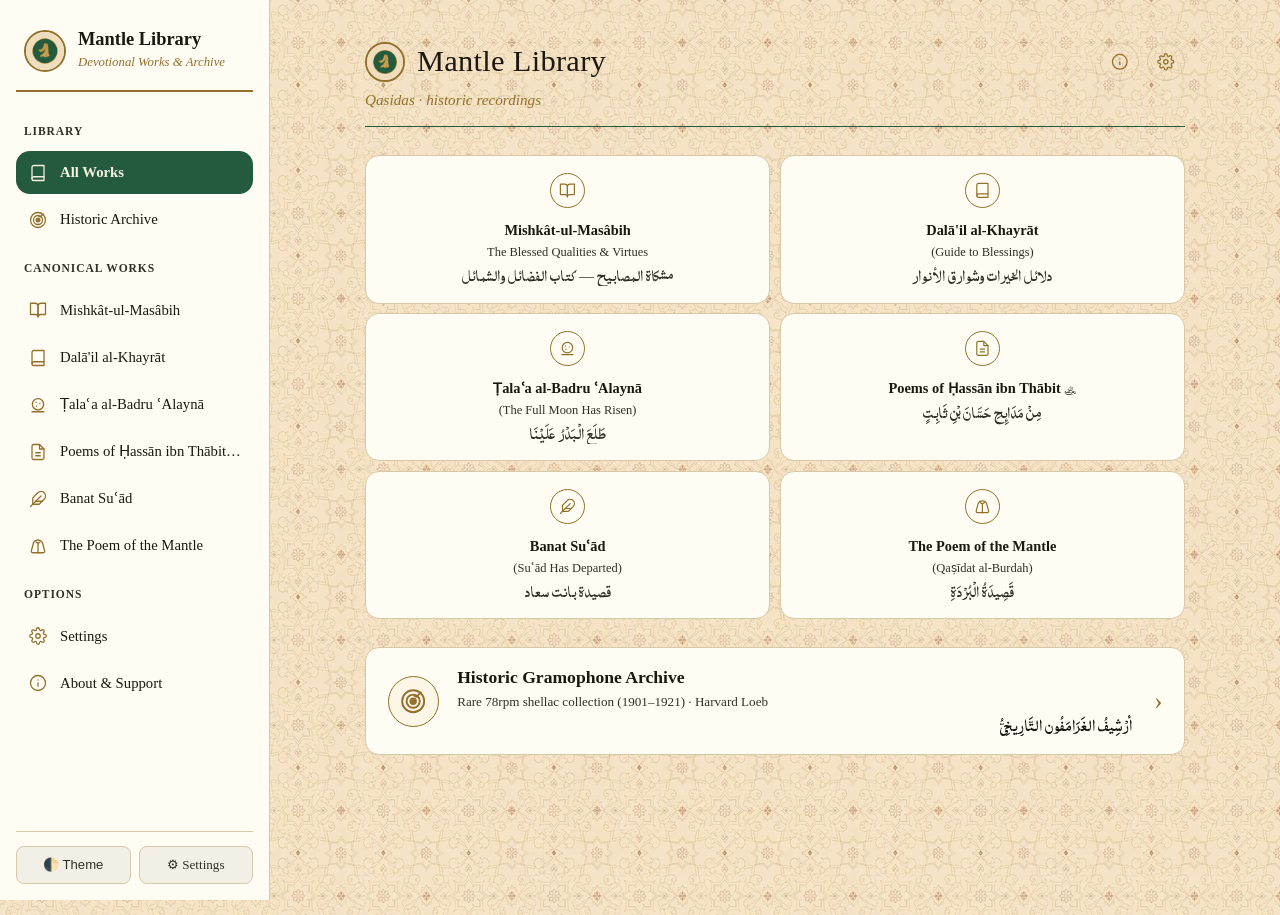
==== commit e71eabcb: "fix: make top navigation bar sticky on scroll, remove Netlify footer, and clean up home spacing (v95" ====
--- a/index.html
+++ b/index.html
@@ -38,10 +38,6 @@
           <p class="loading" id="initial-loading">Loading the library&hellip;</p>
         </div>
       </main>
-
-      <footer class="site-footer">
-        <a href="https://www.netlify.com" target="_blank" rel="noopener">This site is powered by Netlify</a>
-      </footer>
     </div>
   </div>
 
--- a/css/styles.css
+++ b/css/styles.css
@@ -146,8 +146,6 @@
   -webkit-tap-highlight-color: transparent;
   /* Keep the footer/audio clear of content when jumping to anchors. */
   scroll-padding-bottom: calc(185px + env(safe-area-inset-bottom));
-  overflow-x: hidden;
-  max-width: 100vw;
 }
 
 body {
@@ -163,8 +161,6 @@
   display: flex;
   flex-direction: column;
   transition: background-color 200ms ease, color 200ms ease;
-  overflow-x: hidden;
-  max-width: 100vw;
 }
 
 /* Light theme swaps in the light arabesque tile over the paper base. */
@@ -2113,26 +2109,6 @@
   color: var(--dim);
 }
 
-/* ---------- Footer ---------- */
-
-.site-footer {
-  border-top: 1px solid var(--border);
-  padding: 0.6rem 0.75rem calc(0.6rem + env(safe-area-inset-bottom, 0px));
-  text-align: center;
-  font-size: 0.75rem;
-  color: var(--dim);
-}
-.site-footer a {
-  color: var(--dim);
-  text-decoration: none;
-  opacity: 0.85;
-}
-.site-footer a:hover {
-  color: var(--gold);
-  text-decoration: underline;
-  opacity: 1;
-}
-
 /* ---------- Reduced motion ---------- */
 
 @media (prefers-reduced-motion: reduce) {
@@ -2181,13 +2157,16 @@
     min-height: 0;
     display: flex;
     flex-direction: column;
-    justify-content: center;
+    justify-content: flex-start;
     box-sizing: border-box;
   }
   body.is-home main {
     flex: 0 0 auto;
-    padding: calc(18px + env(safe-area-inset-top, 0px)) 0.55rem 0.55rem;
+    padding: calc(14px + env(safe-area-inset-top, 0px)) 0.55rem calc(16px + env(safe-area-inset-bottom, 0px));
     box-sizing: border-box;
+  }
+  body:not(.is-home) main {
+    padding-top: 0;
   }
   body.is-home .view-header {
     margin: 0 0 clamp(0.45rem, 1.2vh, 0.9rem);
@@ -2262,12 +2241,6 @@
   body.is-home .archive-card-sub {
     font-size: clamp(1.08rem, 1.85vh, 1.22rem);
   }
-  body.is-home .site-footer {
-    flex-shrink: 0;
-    border-top: none;
-    padding: 0.5rem 0.5rem calc(0.5rem + env(safe-area-inset-bottom, 0px));
-    font-size: 0.74rem;
-  }
 }
 
 /* ---------- Mobile Viewport Optimizations (< 480px, e.g. RedMagic 10 Pro) ---------- */
@@ -2292,7 +2265,7 @@
     text-align: left;
   }
   body.is-home main {
-    padding: calc(18px + env(safe-area-inset-top, 0px)) 0.5rem 0.5rem;
+    padding: calc(14px + env(safe-area-inset-top, 0px)) 0.5rem calc(16px + env(safe-area-inset-bottom, 0px));
   }
   .reader-footer {
     padding: 8px 8px calc(8px + env(safe-area-inset-bottom, 0px));
@@ -2411,12 +2384,6 @@
     width: 100%;
     margin: 0;
     padding: 0 0 64px;
-    box-sizing: border-box;
-  }
-  .main-content .site-footer {
-    max-width: 820px;
-    width: 100%;
-    margin: auto auto 0;
     box-sizing: border-box;
   }
   .sidebar-brand {
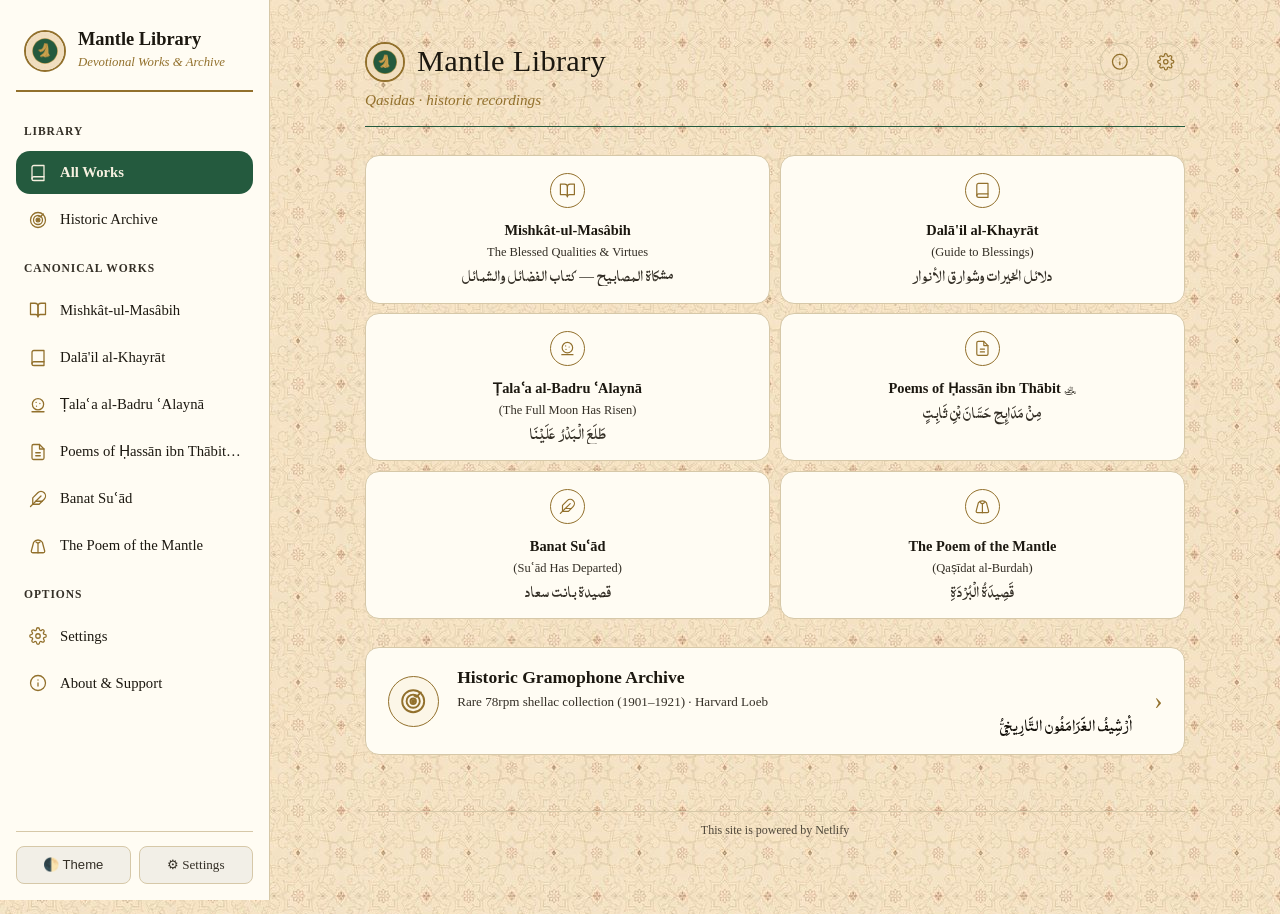
==== commit ce877d67: "feat: dual-mode Netlify OSS footer compliance (web) vs native AAB hiding with gap fix (v96)" ====
--- a/index.html
+++ b/index.html
@@ -38,6 +38,10 @@
           <p class="loading" id="initial-loading">Loading the library&hellip;</p>
         </div>
       </main>
+
+      <footer class="site-footer">
+        <a href="https://www.netlify.com" target="_blank" rel="noopener">This site is powered by Netlify</a>
+      </footer>
     </div>
   </div>
 
--- a/css/styles.css
+++ b/css/styles.css
@@ -2109,6 +2109,32 @@
   color: var(--dim);
 }
 
+/* ---------- Netlify OSS Footer (Web Version) ---------- */
+.site-footer {
+  border-top: 1px solid var(--border);
+  padding: 0.5rem 0.75rem calc(0.6rem + env(safe-area-inset-bottom, 0px));
+  text-align: center;
+  font-size: 0.75rem;
+  color: var(--dim);
+  margin: 0.75rem auto 0;
+  max-width: var(--max-width);
+  width: 100%;
+  box-sizing: border-box;
+}
+.site-footer a {
+  color: var(--dim);
+  text-decoration: none;
+  opacity: 0.85;
+}
+.site-footer a:hover {
+  color: var(--gold);
+  text-decoration: underline;
+  opacity: 1;
+}
+html.is-native-android .site-footer {
+  display: none !important;
+}
+
 /* ---------- Reduced motion ---------- */
 
 @media (prefers-reduced-motion: reduce) {
@@ -2162,7 +2188,7 @@
   }
   body.is-home main {
     flex: 0 0 auto;
-    padding: calc(14px + env(safe-area-inset-top, 0px)) 0.55rem calc(16px + env(safe-area-inset-bottom, 0px));
+    padding: calc(14px + env(safe-area-inset-top, 0px)) 0.55rem 0.25rem;
     box-sizing: border-box;
   }
   body:not(.is-home) main {
@@ -2218,7 +2244,7 @@
     margin-top: 0.15rem;
   }
   body.is-home .archive-card {
-    margin: 0 0 clamp(0.5rem, 1.3vh, 0.9rem);
+    margin: 0 0 clamp(0.35rem, 0.8vh, 0.6rem);
   }
   body.is-home .archive-card-link {
     padding: clamp(0.85rem, 2vh, 1.25rem) clamp(0.8rem, 2vw, 1.25rem);
@@ -2240,6 +2266,12 @@
   }
   body.is-home .archive-card-sub {
     font-size: clamp(1.08rem, 1.85vh, 1.22rem);
+  }
+  body.is-home .site-footer {
+    border-top: none;
+    margin: 0 auto;
+    padding: 0.2rem 0.5rem calc(0.75rem + env(safe-area-inset-bottom, 0px));
+    font-size: 0.72rem;
   }
 }
 
@@ -2265,7 +2297,7 @@
     text-align: left;
   }
   body.is-home main {
-    padding: calc(14px + env(safe-area-inset-top, 0px)) 0.5rem calc(16px + env(safe-area-inset-bottom, 0px));
+    padding: calc(14px + env(safe-area-inset-top, 0px)) 0.5rem 0.25rem;
   }
   .reader-footer {
     padding: 8px 8px calc(8px + env(safe-area-inset-bottom, 0px));
@@ -2383,7 +2415,13 @@
     max-width: 820px;
     width: 100%;
     margin: 0;
-    padding: 0 0 64px;
+    padding: 0 0 24px;
+    box-sizing: border-box;
+  }
+  .main-content .site-footer {
+    max-width: 820px;
+    width: 100%;
+    margin: auto auto 0;
     box-sizing: border-box;
   }
   .sidebar-brand {
